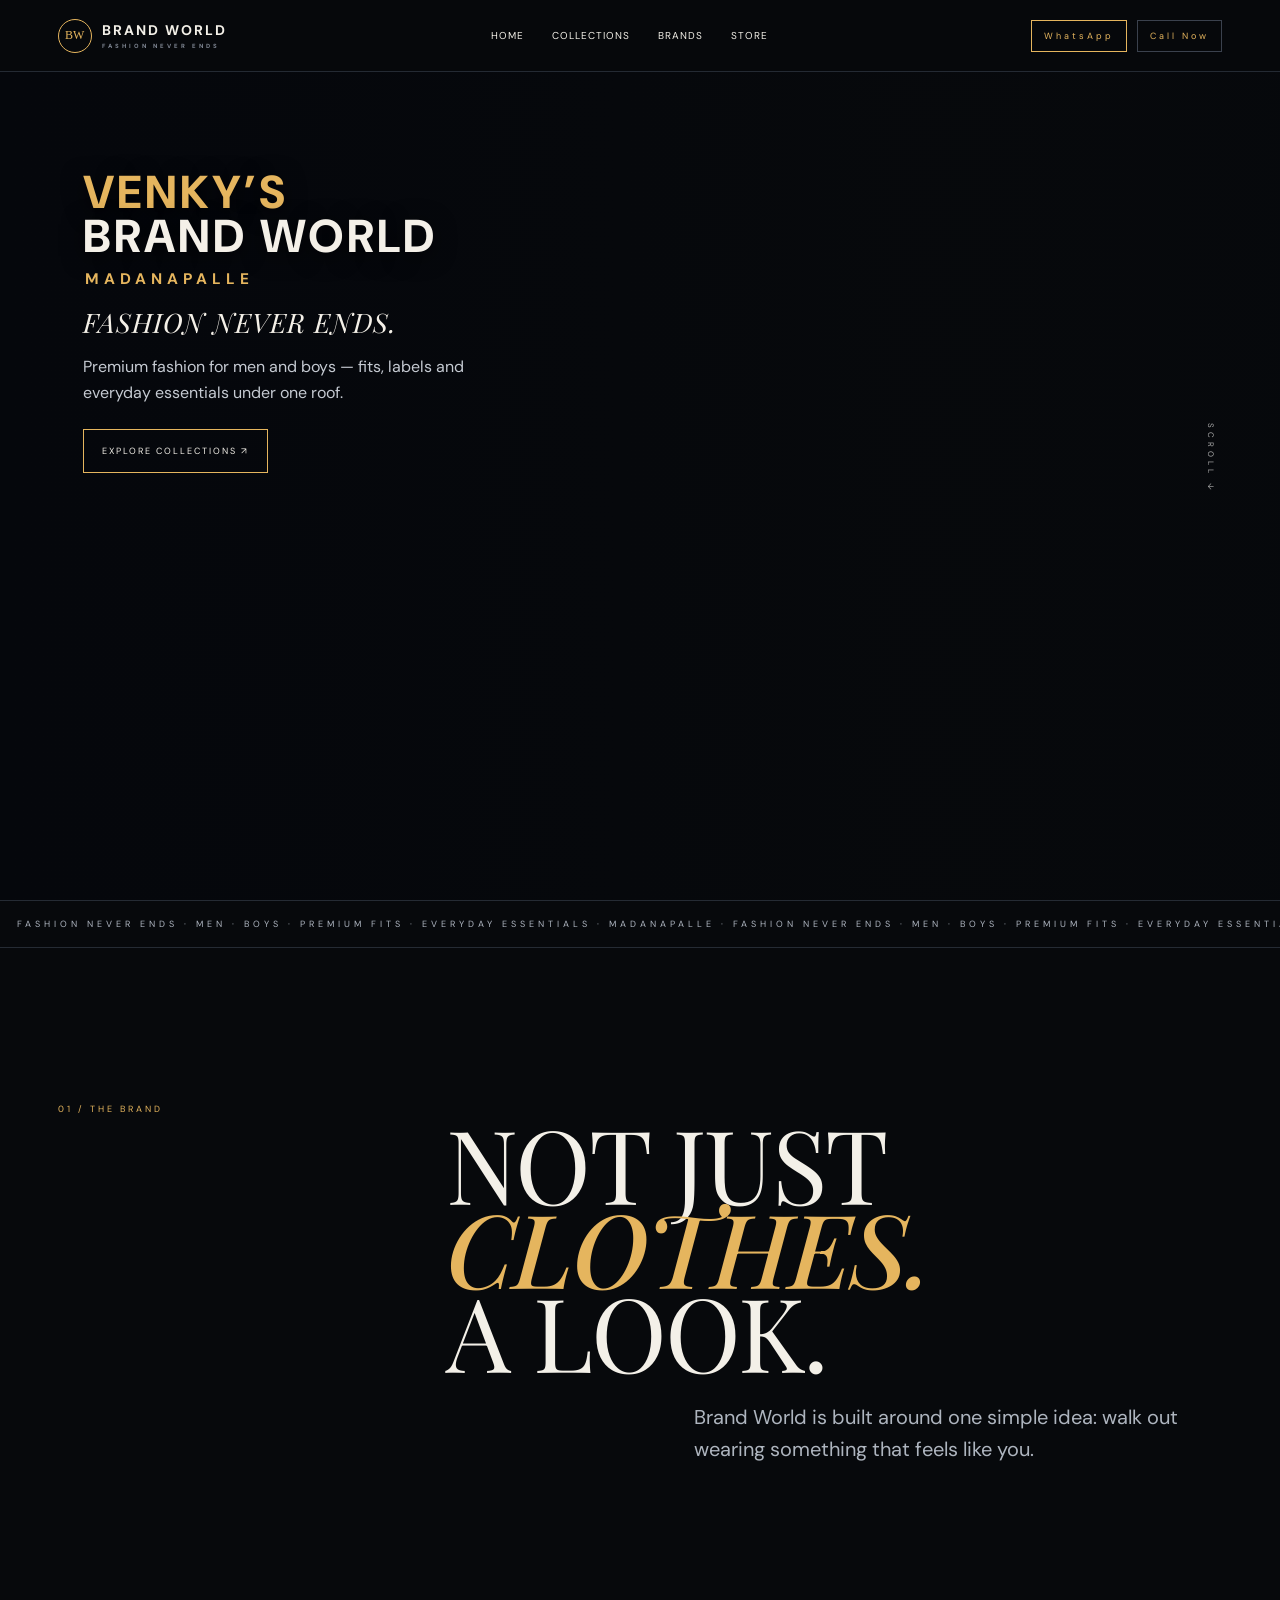
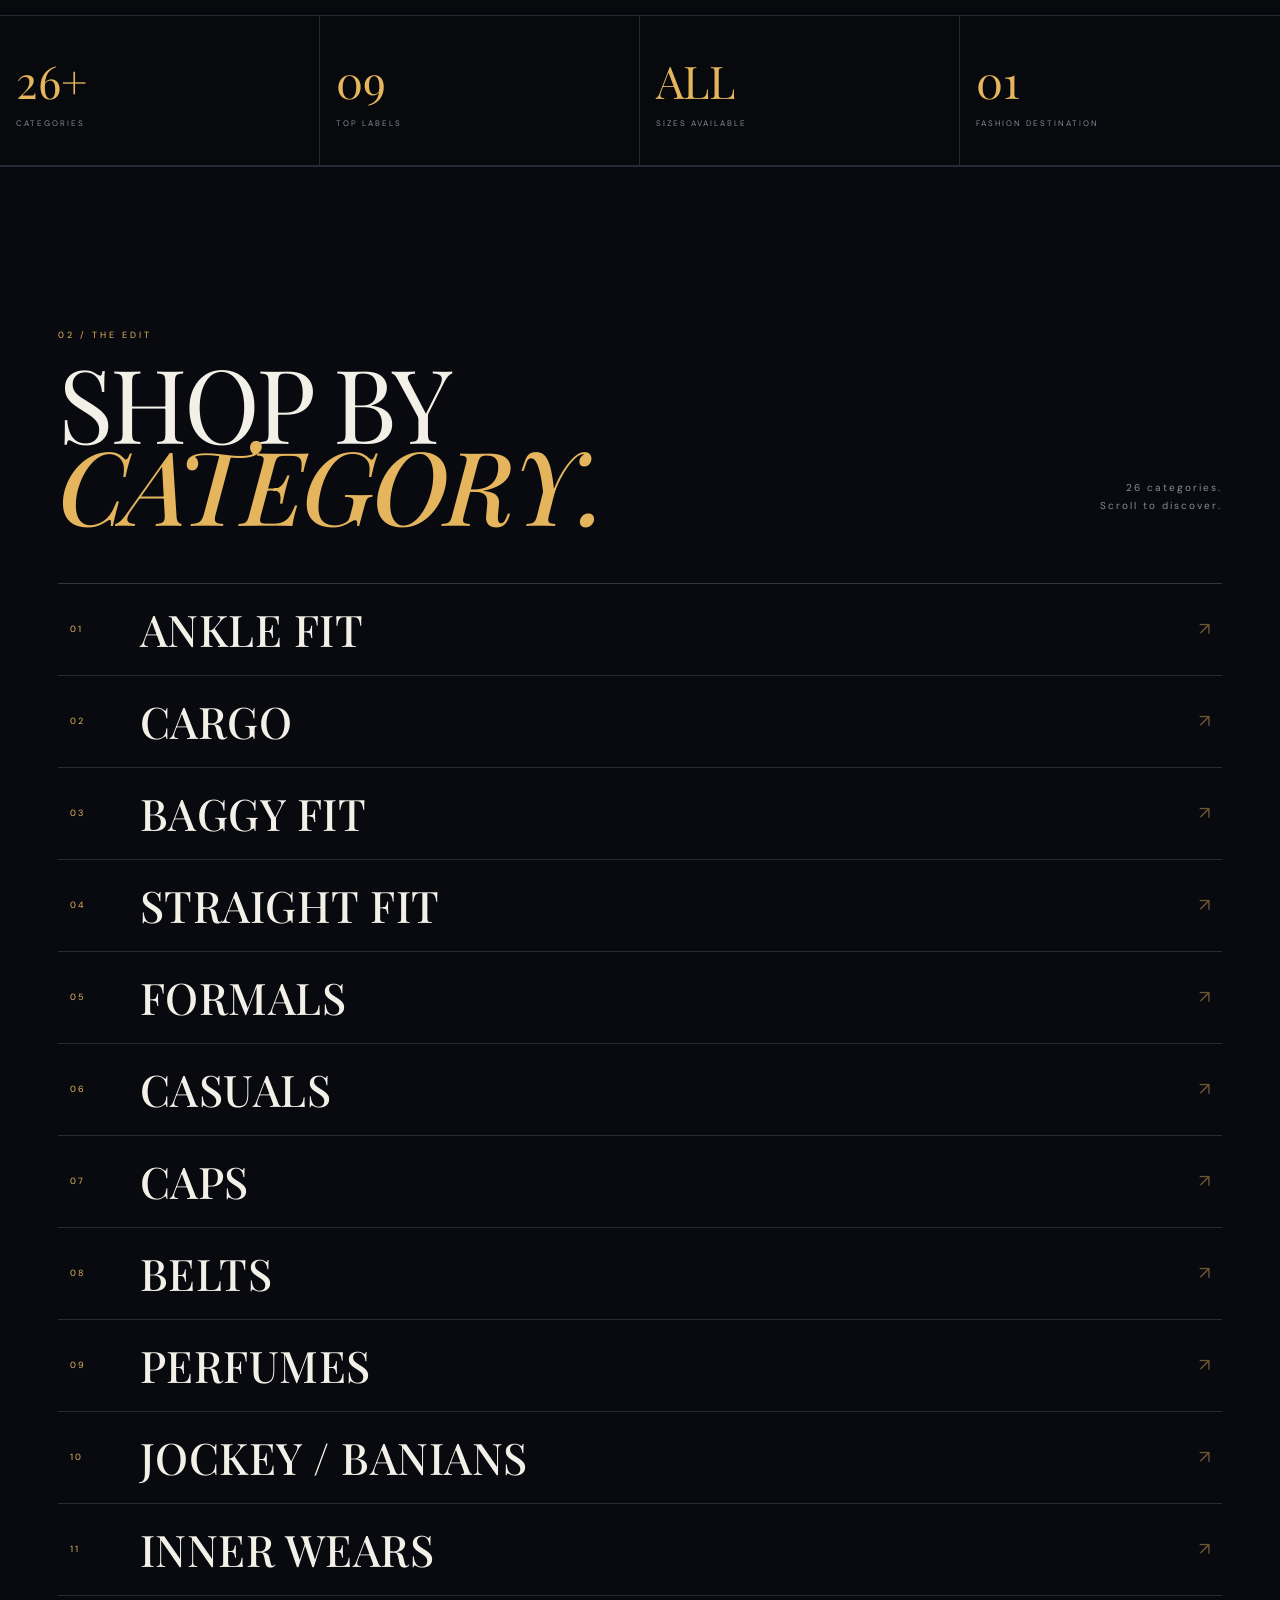
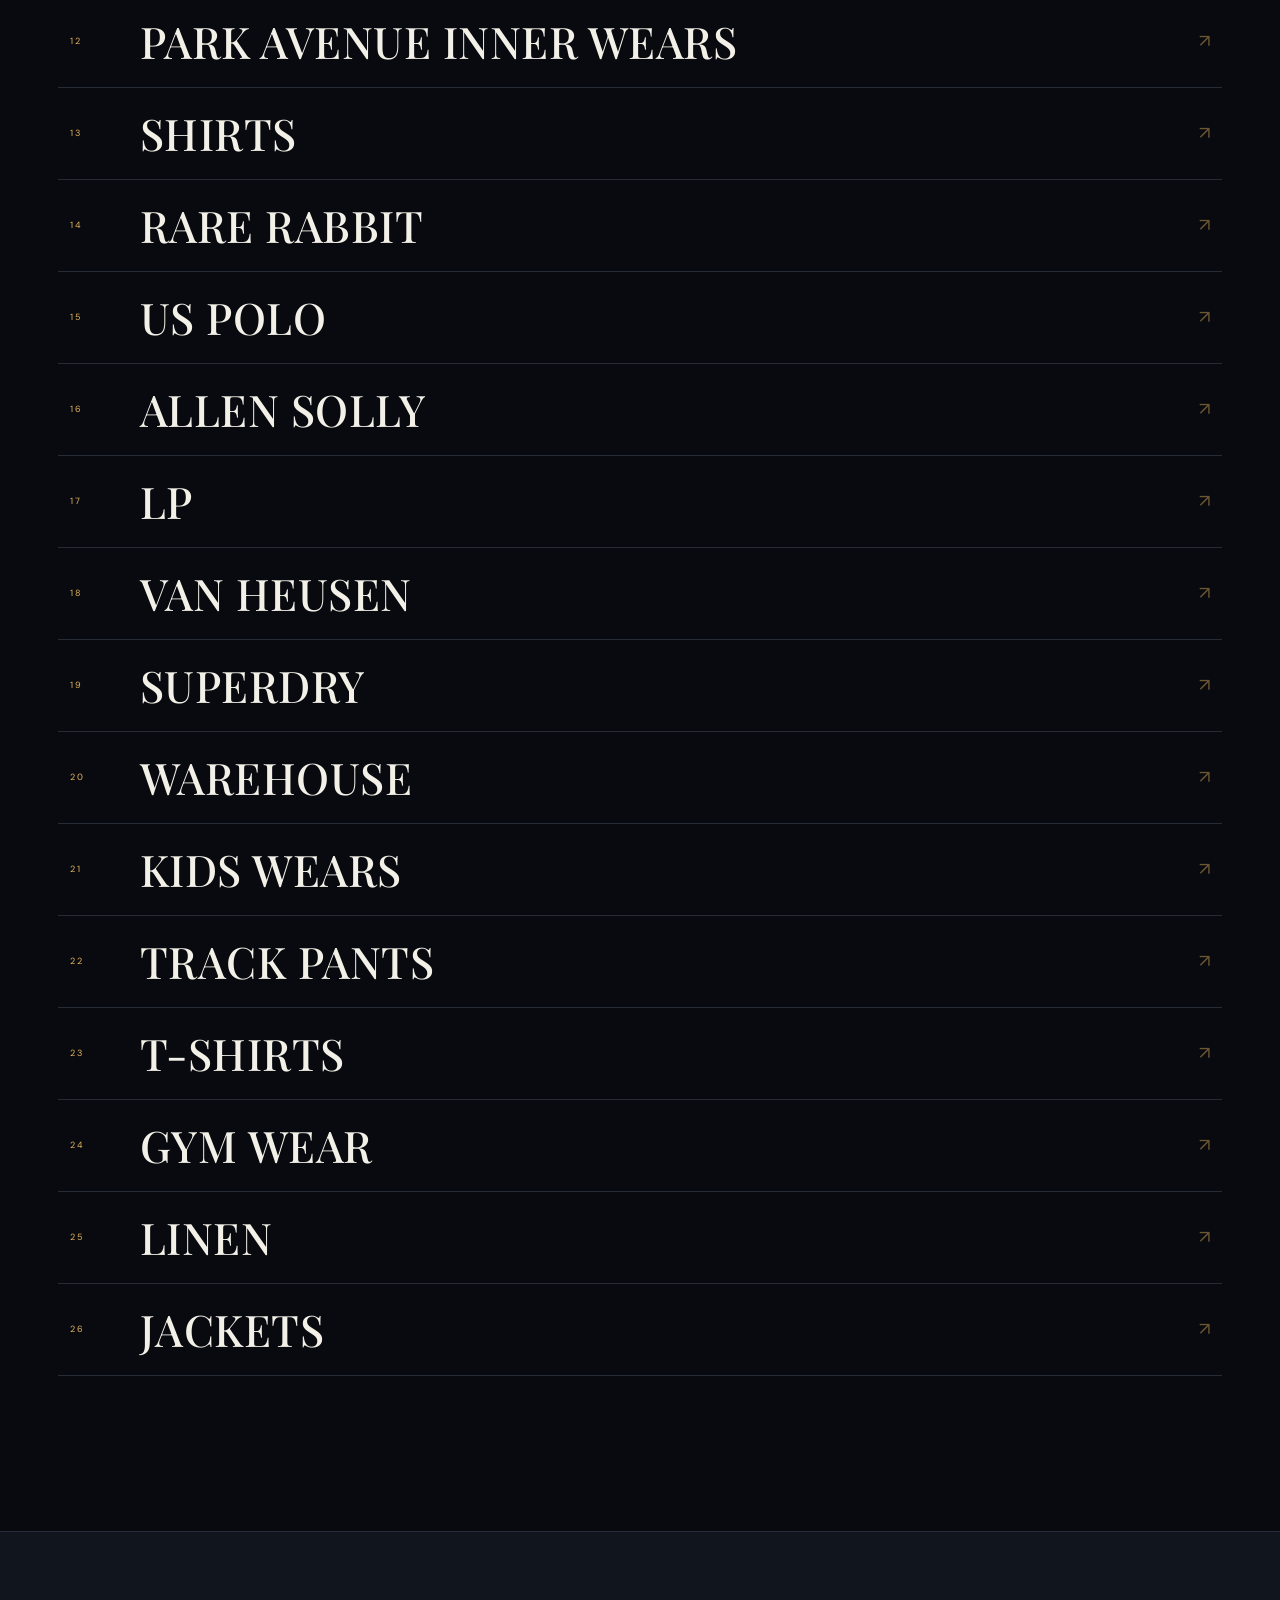
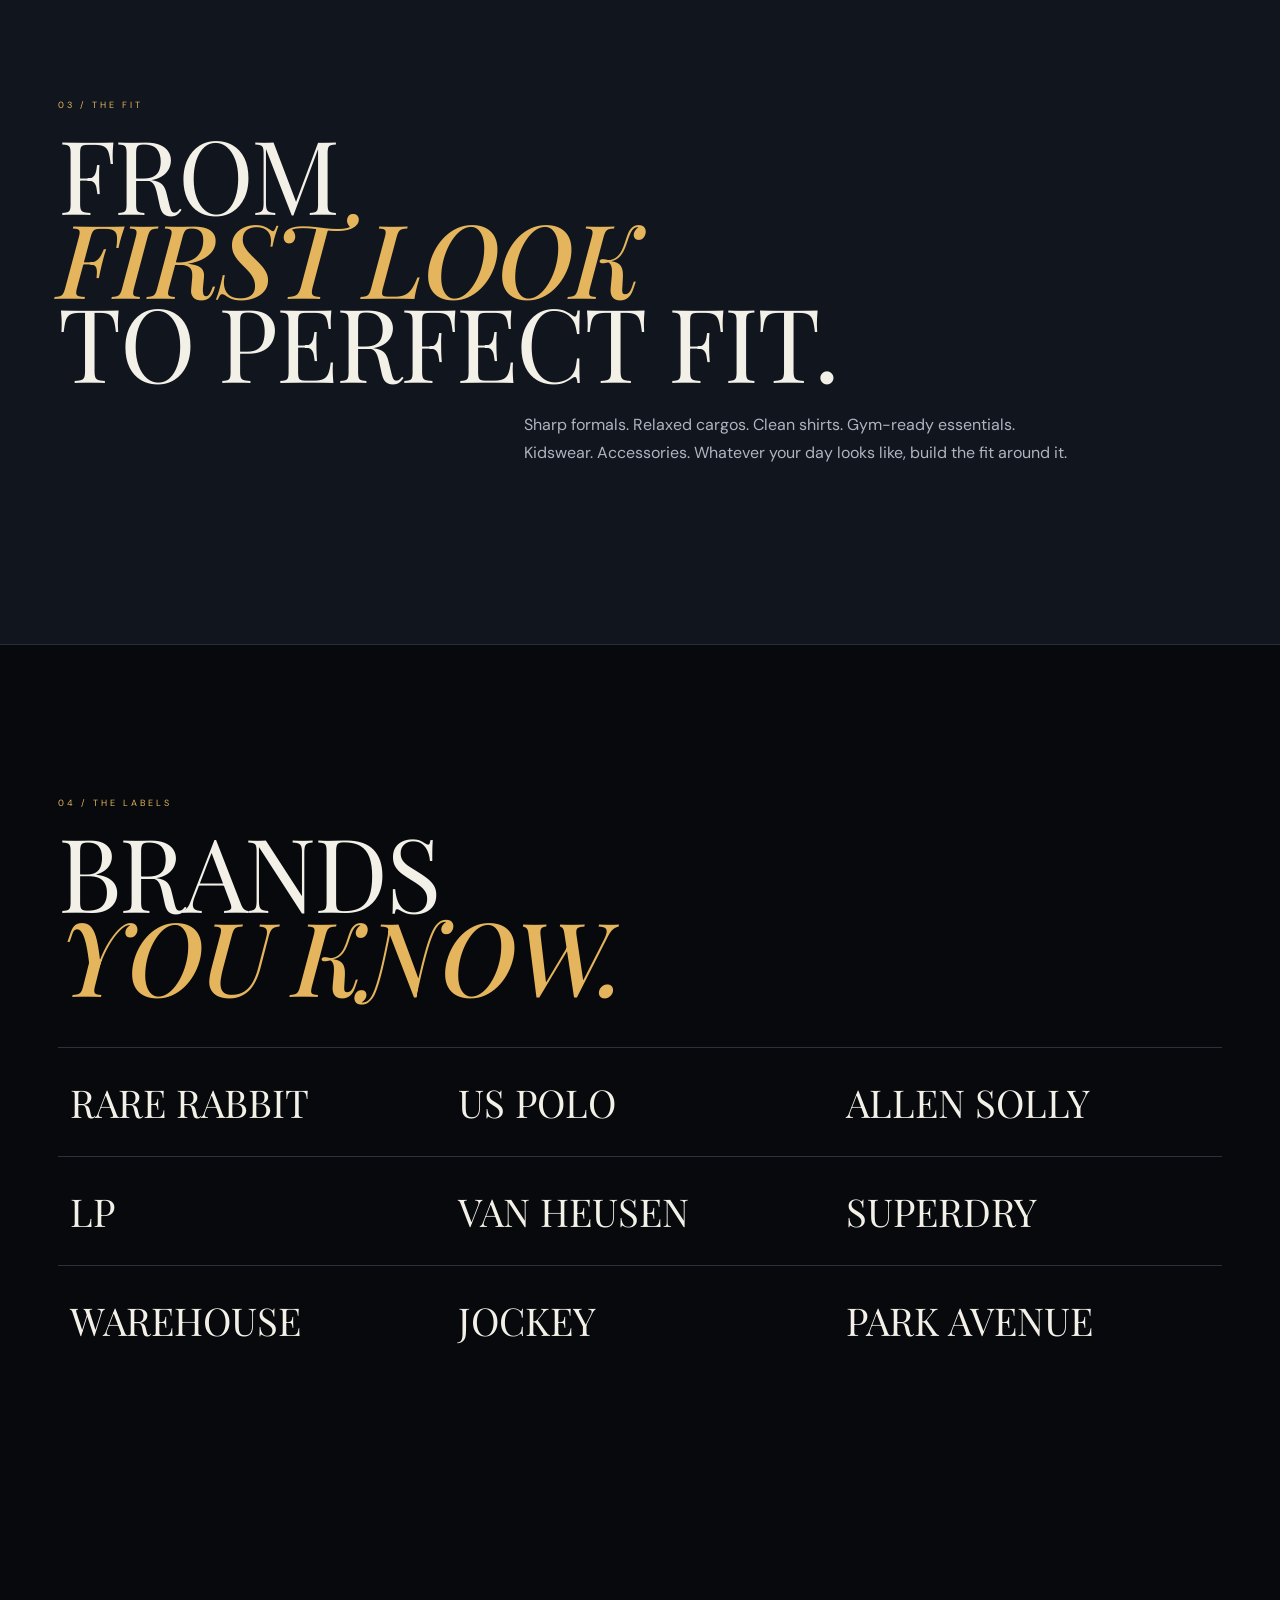
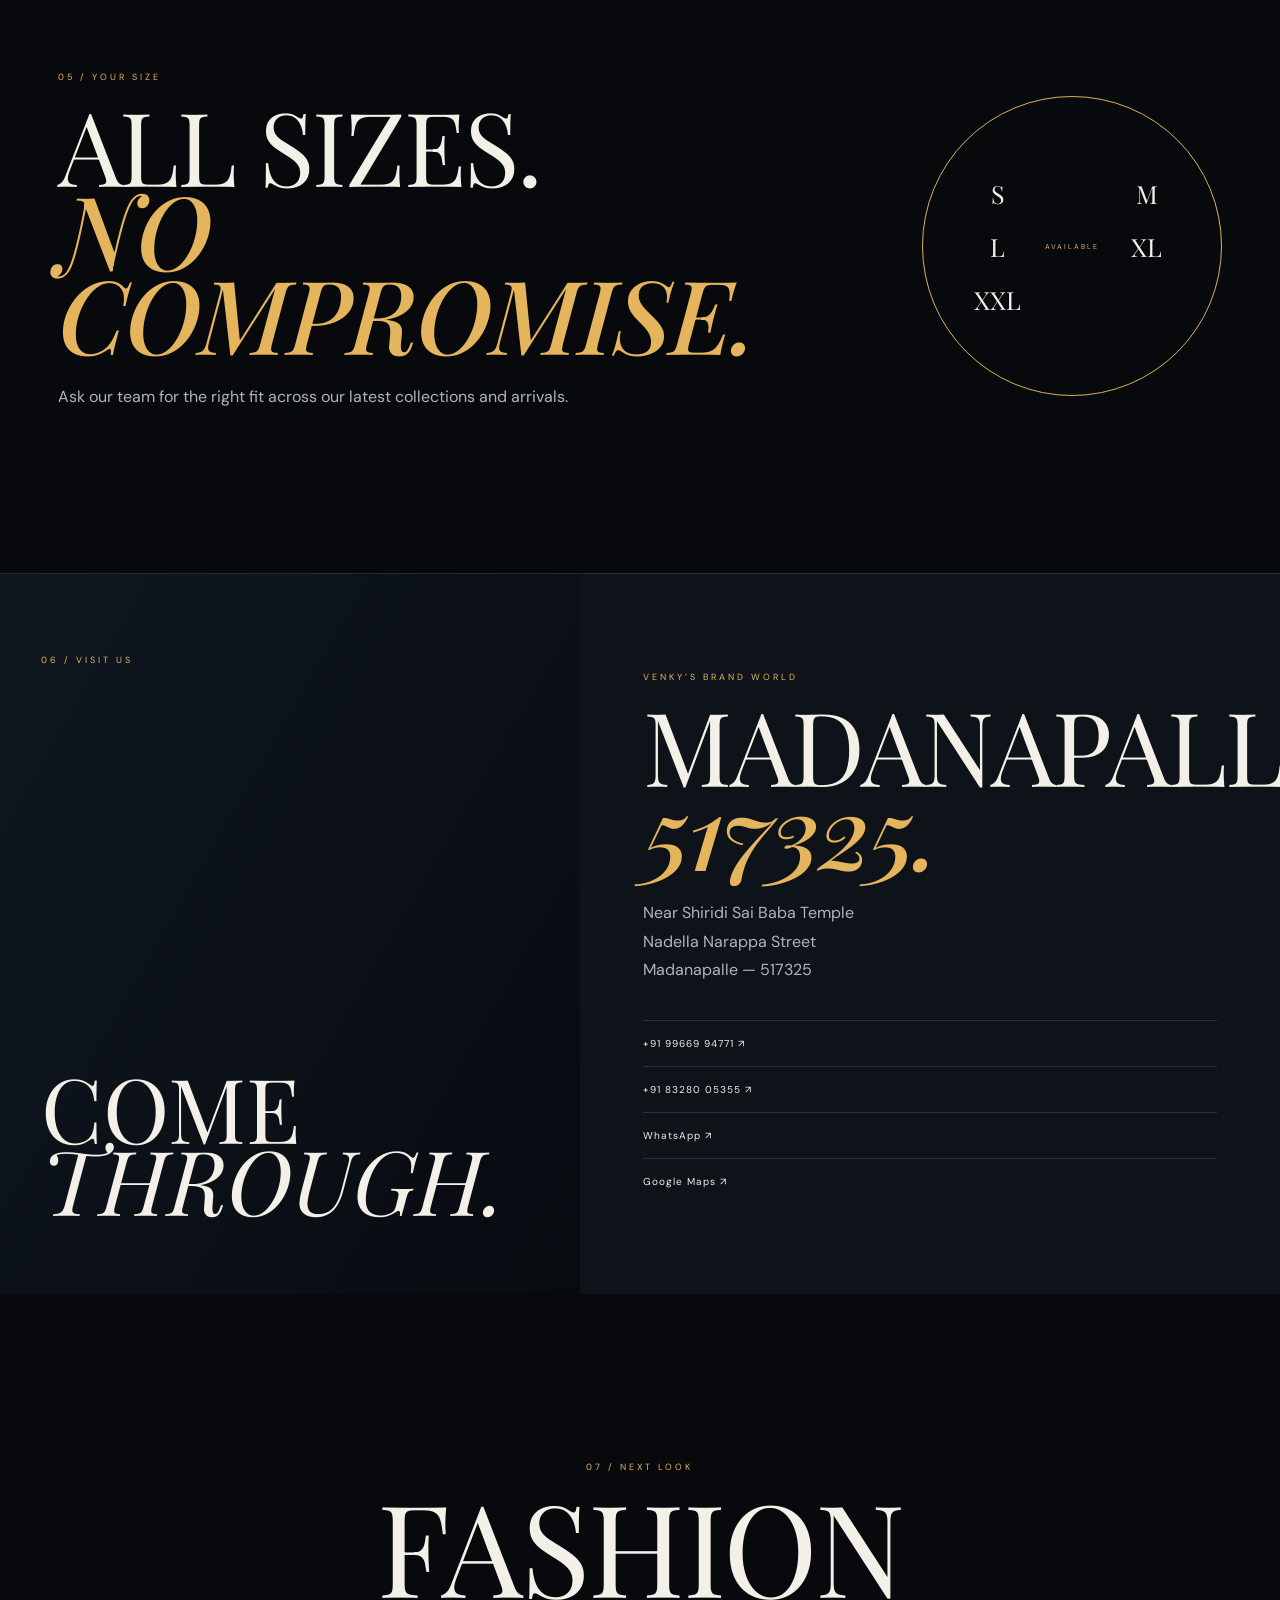
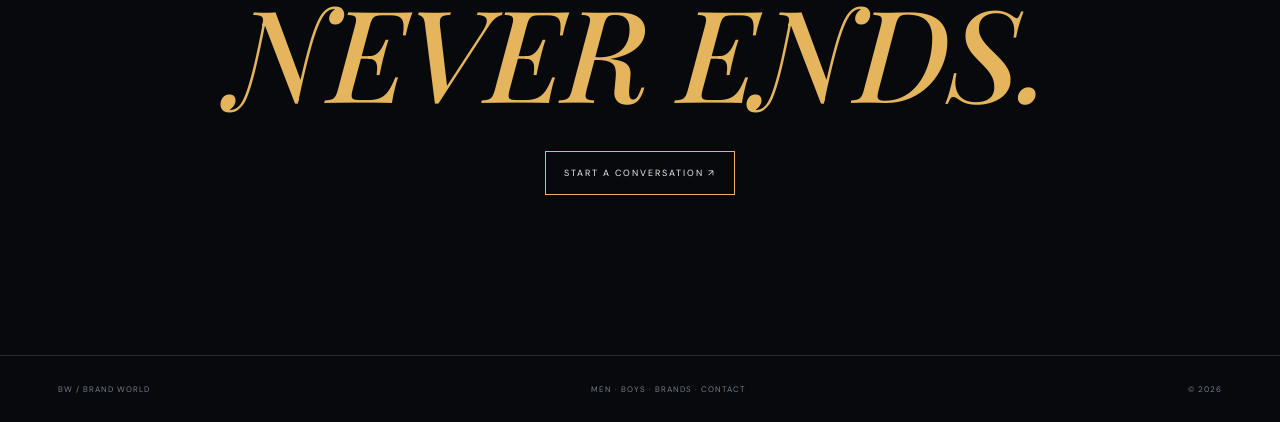
==== index.html @ e959158c "Add files via upload" ====
<!doctype html><html><head><meta charset="utf-8"><meta name="viewport" content="width=device-width,initial-scale=1"><title>Venky’s Brand World</title><link rel="preconnect" href="https://fonts.googleapis.com"><link rel="preconnect" href="https://fonts.gstatic.com" crossorigin><link href="https://fonts.googleapis.com/css2?family=DM+Sans:wght@400;500;600;700&family=Playfair+Display:ital,wght@0,500;0,600;0,700;1,500&display=swap" rel="stylesheet"><link rel="stylesheet" href="style.css"></head><body>
<div class="loader">VENKY’S<br><b>BRAND WORLD</b></div>
<header><a class="logo" href="#home"><strong>BW</strong><span>BRAND WORLD<small>FASHION NEVER ENDS</small></span></a><nav><a href="#home">Home</a><a href="#categories">Collections</a><a href="#brands">Brands</a><a href="#store">Store</a></nav><div class="actions"><a href="https://wa.me/919966994771">WhatsApp</a><a href="tel:+919966994771">Call Now</a></div></header>
<section id="home" class="hero"><picture><source media="(max-width:700px)" srcset="assets/owner-mobile.jpg"><img src="assets/owner-hero-new.jpg" alt="Owner of Venky’s Brand World"></picture><div class="shade"></div><div class="copy">
  <div class="hero-brand-title">
    <span class="brand-venkys">VENKY’S</span>
    <span class="brand-world">BRAND WORLD</span>
  </div>
  <div class="brand-location">MADANAPALLE</div>
  <div class="hero-tagline">FASHION NEVER ENDS.</div>
  <p>Premium fashion for men and boys — fits, labels and everyday essentials under one roof.</p>
  <a class="btn" href="#categories">EXPLORE COLLECTIONS ↗</a>
</div><div class="scroll">SCROLL ↓</div></section>
<div class="ticker">FASHION NEVER ENDS · MEN · BOYS · PREMIUM FITS · EVERYDAY ESSENTIALS · MADANAPALLE · FASHION NEVER ENDS · MEN · BOYS · PREMIUM FITS · EVERYDAY ESSENTIALS · MADANAPALLE ·</div>
<section class="intro wrap"><label>01 / THE BRAND</label><div><h2>NOT JUST<br><i>CLOTHES.</i><br>A LOOK.</h2><p>Brand World is built around one simple idea: walk out wearing something that feels like you.</p></div></section>
<section class="stats"><div><b>26+</b><span>CATEGORIES</span></div><div><b>09</b><span>TOP LABELS</span></div><div><b>ALL</b><span>SIZES AVAILABLE</span></div><div><b>01</b><span>FASHION DESTINATION</span></div></section>
<section id="categories" class="name-categories">
  <div class="wrap">
    <div class="name-head">
      <div><label>02 / THE EDIT</label><h2>SHOP BY<br><i>CATEGORY.</i></h2></div>
      <p>26 categories.<br>Scroll to discover.</p>
    </div>
    <div class="name-list"><div class="name-card reveal-name"><span>01</span><h3>ANKLE FIT</h3><b>↗</b></div><div class="name-card reveal-name"><span>02</span><h3>CARGO</h3><b>↗</b></div><div class="name-card reveal-name"><span>03</span><h3>BAGGY FIT</h3><b>↗</b></div><div class="name-card reveal-name"><span>04</span><h3>STRAIGHT FIT</h3><b>↗</b></div><div class="name-card reveal-name"><span>05</span><h3>FORMALS</h3><b>↗</b></div><div class="name-card reveal-name"><span>06</span><h3>CASUALS</h3><b>↗</b></div><div class="name-card reveal-name"><span>07</span><h3>CAPS</h3><b>↗</b></div><div class="name-card reveal-name"><span>08</span><h3>BELTS</h3><b>↗</b></div><div class="name-card reveal-name"><span>09</span><h3>PERFUMES</h3><b>↗</b></div><div class="name-card reveal-name"><span>10</span><h3>JOCKEY / BANIANS</h3><b>↗</b></div><div class="name-card reveal-name"><span>11</span><h3>INNER WEARS</h3><b>↗</b></div><div class="name-card reveal-name"><span>12</span><h3>PARK AVENUE INNER WEARS</h3><b>↗</b></div><div class="name-card reveal-name"><span>13</span><h3>SHIRTS</h3><b>↗</b></div><div class="name-card reveal-name"><span>14</span><h3>RARE RABBIT</h3><b>↗</b></div><div class="name-card reveal-name"><span>15</span><h3>US POLO</h3><b>↗</b></div><div class="name-card reveal-name"><span>16</span><h3>ALLEN SOLLY</h3><b>↗</b></div><div class="name-card reveal-name"><span>17</span><h3>LP</h3><b>↗</b></div><div class="name-card reveal-name"><span>18</span><h3>VAN HEUSEN</h3><b>↗</b></div><div class="name-card reveal-name"><span>19</span><h3>SUPERDRY</h3><b>↗</b></div><div class="name-card reveal-name"><span>20</span><h3>WAREHOUSE</h3><b>↗</b></div><div class="name-card reveal-name"><span>21</span><h3>KIDS WEARS</h3><b>↗</b></div><div class="name-card reveal-name"><span>22</span><h3>TRACK PANTS</h3><b>↗</b></div><div class="name-card reveal-name"><span>23</span><h3>T-SHIRTS</h3><b>↗</b></div><div class="name-card reveal-name"><span>24</span><h3>GYM WEAR</h3><b>↗</b></div><div class="name-card reveal-name"><span>25</span><h3>LINEN</h3><b>↗</b></div><div class="name-card reveal-name"><span>26</span><h3>JACKETS</h3><b>↗</b></div></div>
  </div>
</section>
<section class="statement"><div class="wrap"><label>03 / THE FIT</label><h2>FROM<br><i>FIRST LOOK</i><br>TO PERFECT FIT.</h2><p>Sharp formals. Relaxed cargos. Clean shirts. Gym-ready essentials. Kidswear. Accessories. Whatever your day looks like, build the fit around it.</p></div></section>
<section id="brands" class="brands wrap"><label>04 / THE LABELS</label><h2>BRANDS<br><i>YOU KNOW.</i></h2><div class="brandwall"><span>RARE RABBIT</span><span>US POLO</span><span>ALLEN SOLLY</span><span>LP</span><span>VAN HEUSEN</span><span>SUPERDRY</span><span>WAREHOUSE</span><span>JOCKEY</span><span>PARK AVENUE</span></div></section>
<section class="sizes wrap"><div><label>05 / YOUR SIZE</label><h2>ALL SIZES.<br><i>NO COMPROMISE.</i></h2><p>Ask our team for the right fit across our latest collections and arrivals.</p></div><div class="wheel"><span>S</span><span>M</span><span>L</span><span>XL</span><span>XXL</span><small>AVAILABLE</small></div></section>
<section id="store" class="store"><div class="store-art"><span>06 / VISIT US</span><strong>COME<br><i>THROUGH.</i></strong></div><div class="store-info"><label>VENKY’S BRAND WORLD</label><h2>MADANAPALLE<br><i>517325.</i></h2><p>Near Shiridi Sai Baba Temple<br>Nadella Narappa Street<br>Madanapalle — 517325</p><div class="links"><a href="tel:+919966994771">+91 99669 94771 ↗</a><a href="tel:+918328005355">+91 83280 05355 ↗</a><a href="https://wa.me/919966994771">WhatsApp ↗</a><a href="https://www.google.com/maps/search/?api=1&query=Brand+World+Nadella+Narappa+Street+Madanapalle">Google Maps ↗</a></div></div></section>
<section class="cta wrap"><label>07 / NEXT LOOK</label><h2>FASHION<br><i>NEVER ENDS.</i></h2><a class="btn" href="https://wa.me/919966994771">START A CONVERSATION ↗</a></section>
<footer><div class="wrap"><span>BW / BRAND WORLD</span><span>MEN · BOYS · BRANDS · CONTACT</span><span>© 2026</span></div></footer><script src="script.js"></script></body></html>
---- style.css ----
*{box-sizing:border-box}html{scroll-behavior:smooth}body{margin:0;background:#07090c;color:#f3f0e8;font-family:"DM Sans",sans-serif}a{color:inherit;text-decoration:none}img{display:block;max-width:100%}.wrap{width:min(1220px,91%);margin:auto}label,header .actions a,.head p,.meta small{font-size:9px;letter-spacing:3px;color:#e5b55e}.loader{position:fixed;inset:0;z-index:100;background:#07090c;display:grid;place-items:center;text-align:center;font:38px/0.9 "Playfair Display";animation:fade 1s 1s forwards}.loader b{font:12px "DM Sans";letter-spacing:6px;color:#e5b55e}header{height:72px;position:fixed;z-index:50;inset:0 0 auto;display:flex;align-items:center;justify-content:space-between;padding:0 4.5%;background:#07090cf2;border-bottom:1px solid #242a33;backdrop-filter:blur(12px)}.logo{display:flex;align-items:center;gap:10px}.logo strong{border:1px solid #e5b55e;border-radius:50%;width:34px;height:34px;display:grid;place-items:center;color:#e5b55e;font:12px serif}.logo span{font-weight:700;letter-spacing:2px;font-size:14px}.logo small{display:block;font-size:6px;letter-spacing:3px;color:#818895;margin-top:3px}nav{display:flex;gap:28px;font-size:10px;text-transform:uppercase;letter-spacing:1px}nav a:hover{color:#e5b55e}.actions{display:flex;gap:10px}.actions a{border:1px solid #3a414d;padding:9px 12px;color:#ddd}.actions a:first-child{border-color:#e5b55e}.hero{height:100vh;min-height:680px;position:relative;overflow:hidden}.hero>img{width:100%;height:100%;object-fit:cover;object-position:center 30%}.shade{position:absolute;inset:0;background:linear-gradient(90deg,#05070be6,#05070b98 42%,#05070b25 72%,#05070b99),linear-gradient(0deg,#07090c,transparent 48%)}.copy{position:absolute;left:7%;top:20%;max-width:650px}.copy>small{font-size:9px;letter-spacing:3px;color:#e5b55e}.copy h1{font:clamp(65px,9vw,135px)/.76 "Playfair Display";letter-spacing:-3px;margin:30px 0}.copy h1 i,h2 i{color:#e5b55e;font-weight:500}.copy p{max-width:450px;color:#c0c5ce;line-height:1.7}.btn{display:inline-block;border:1px solid #e5b55e;padding:15px 18px;margin-top:20px;font-size:9px;letter-spacing:2px}.btn:hover{background:#e5b55e;color:#07090c}.scroll{position:absolute;right:5%;top:47%;writing-mode:vertical-rl;font-size:8px;letter-spacing:4px;color:#aaa}.ticker{white-space:nowrap;overflow:hidden;border-block:1px solid #252b34;padding:17px;font-size:9px;letter-spacing:4px;color:#aeb5c0}.ticker{animation:none}.intro{display:grid;grid-template-columns:1fr 2fr;padding:155px 0 130px}.intro h2,.head h2,.statement h2,.brands h2,.sizes h2,.store-info h2,.cta h2{font:clamp(58px,8vw,112px)/.82 "Playfair Display";margin:18px 0 28px;letter-spacing:-2px}.intro p{max-width:550px;margin-left:32%;font-size:20px;line-height:1.6;color:#aeb5bf}.stats{display:grid;grid-template-columns:repeat(4,1fr);border-block:1px solid #252b34}.stats div{padding:34px 5%;border-right:1px solid #252b34}.stats div:last-child{border:0}.stats b{display:block;color:#e5b55e;font:45px "Playfair Display"}.stats span{font-size:8px;letter-spacing:2px;color:#858d99}.work{padding:150px 0}.head{display:flex;justify-content:space-between;align-items:end;margin-bottom:55px}.head p{text-align:right;color:#838b97;line-height:1.8}.grid{display:grid;grid-template-columns:repeat(3,1fr);gap:28px 16px}.card{border-top:1px solid #303742;padding-top:12px}.pic{aspect-ratio:1.55;overflow:hidden;position:relative;background:#11151c}.pic img{width:100%;height:100%;object-fit:cover;transition:.7s}.card:hover img{transform:scale(1.05)}.pic span{position:absolute;top:12px;left:12px;background:#07090ddd;color:#e5b55e;padding:6px 8px;font-size:8px}.meta{display:flex;justify-content:space-between;padding:15px 4px 5px}.meta h3{margin:8px 0 0;font-size:16px}.meta>b{color:#e5b55e}.statement{background:#10151e;border-block:1px solid #272e39;padding:160px 0}.statement p{max-width:560px;margin-left:40%;color:#aeb5bf;line-height:1.8}.brands{padding:145px 0}.brandwall{display:grid;grid-template-columns:repeat(3,1fr);margin-top:50px}.brandwall span{font:clamp(22px,3vw,40px) "Playfair Display";padding:28px 12px;border-top:1px solid #2a313c}.sizes{display:grid;grid-template-columns:1.5fr .5fr;gap:50px;align-items:center;padding:145px 0}.sizes p{color:#aeb5bf;line-height:1.8}.wheel{width:300px;height:300px;border:1px solid #dcae59;border-radius:50%;display:grid;grid-template-columns:1fr 1fr;align-content:center;text-align:center;justify-self:end;position:relative}.wheel span{font:25px "Playfair Display";padding:10px}.wheel small{position:absolute;inset:50% auto auto 50%;transform:translate(-50%,-50%);font-size:7px;letter-spacing:2px;color:#e5b55e}.store{display:grid;grid-template-columns:1.2fr .8fr;background:#0e1219;border-top:1px solid #252b34}.store-art{min-height:570px;background:linear-gradient(120deg,#101721,#080b10);padding:80px 7%;display:flex;flex-direction:column;justify-content:space-between}.store-art>span{color:#e5b55e;font-size:9px;letter-spacing:3px}.store-art strong{font:clamp(55px,7vw,100px)/.8 "Playfair Display"}.store-info{padding:90px 9%}.store-info p{color:#aeb5bf;line-height:1.8}.links{display:grid;margin-top:35px}.links a{border-top:1px solid #2a303a;padding:16px 0;font-size:10px;letter-spacing:1px}.links a:hover{color:#e5b55e}.cta{text-align:center;padding:160px 0}.cta h2{font-size:clamp(65px,10vw,140px)}footer{border-top:1px solid #252b34;padding:28px 0;color:#747d89;font-size:8px;letter-spacing:1px}footer .wrap{display:flex;justify-content:space-between}@keyframes fade{to{opacity:0;visibility:hidden}}@media(max-width:800px){nav{display:none}.actions a:last-child{display:none}.copy{left:6%;top:18%}.copy h1{font-size:65px}.intro{grid-template-columns:1fr;gap:25px}.intro p,.statement p{margin-left:0}.stats{grid-template-columns:1fr 1fr}.stats div:nth-child(2){border-right:0}.grid{grid-template-columns:1fr 1fr}.brandwall{grid-template-columns:1fr 1fr}.sizes{grid-template-columns:1fr}.wheel{justify-self:center}.store{grid-template-columns:1fr}.store-art{min-height:360px}footer .wrap{flex-direction:column;gap:12px}}@media(max-width:520px){.grid,.brandwall{grid-template-columns:1fr}.hero{min-height:620px}.copy h1{font-size:56px}.intro,.work,.brands,.sizes,.cta{padding-top:90px;padding-bottom:90px}.statement{padding:100px 0}}

/* ===== NAMES-ONLY CATEGORY SCROLL ===== */
.name-categories{padding:155px 0;background:#080a0f;border-top:1px solid #252b34}
.name-head{display:flex;justify-content:space-between;align-items:end;margin-bottom:58px}
.name-head h2{font:clamp(60px,8vw,115px)/.8 "Playfair Display";margin:18px 0 0;letter-spacing:-3px}
.name-head h2 i{color:#e5b55e;font-weight:500}
.name-head p{font-size:10px;line-height:1.8;letter-spacing:2px;text-align:right;color:#858d99}
.name-list{border-top:1px solid #303742}
.name-card{display:grid;grid-template-columns:70px 1fr 60px;align-items:center;min-height:92px;border-bottom:1px solid #252c36;padding:0 12px;transition:background .35s, padding .35s, transform .35s}
.name-card span{font-size:9px;letter-spacing:2px;color:#e5b55e}
.name-card h3{font:clamp(27px,3.4vw,52px) "Playfair Display";font-weight:500;letter-spacing:.5px;margin:0;transition:transform .35s,color .35s}
.name-card b{justify-self:end;color:#e5b55e;font-size:18px;font-weight:400;opacity:.45;transition:opacity .35s,transform .35s}
.name-card:hover{background:#10151e;padding-left:28px}
.name-card:hover h3{transform:translateX(8px);color:#e5b55e}
.name-card:hover b{opacity:1;transform:translateX(-5px)}
.reveal-name{opacity:0;transform:translateY(35px);transition:opacity .75s ease,transform .75s ease}
.reveal-name.show{opacity:1;transform:none}
@media(max-width:700px){.name-head{align-items:flex-start;gap:25px}.name-head p{text-align:left}.name-card{grid-template-columns:45px 1fr 35px;min-height:75px}.name-card h3{font-size:25px}.name-card:hover{padding-left:18px}}
@media(max-width:480px){.name-categories{padding:95px 0}.name-head{display:block}.name-head p{margin-top:20px}.name-card h3{font-size:22px}}

/* ===== VENKY'S BRAND WORLD — STRONGER BRAND HIGHLIGHT ===== */
.hero-brand-title{
  display:flex;
  align-items:baseline;
  flex-wrap:wrap;
  gap:10px;
  font-size:clamp(23px,3vw,42px);
  line-height:1;
  letter-spacing:5px;
  font-weight:700;
  margin-bottom:12px;
  text-transform:uppercase;
  text-shadow:0 5px 28px rgba(0,0,0,.75);
}
.hero-brand-title strong{
  color:#e5b55e;
  font-weight:700;
  position:relative;
}
.hero-brand-title strong:after{
  content:"";
  position:absolute;
  left:0;
  right:0;
  bottom:-8px;
  height:1px;
  background:linear-gradient(90deg,#e5b55e,transparent);
}
.hero-tagline{
  display:inline-block;
  color:#f4f0e8;
  border-left:2px solid #e5b55e;
  padding-left:13px;
  margin:8px 0 16px;
  font:italic clamp(17px,2vw,27px) "Playfair Display";
  letter-spacing:2px;
}
.brand-ribbon{
  width:100%;
  border-top:1px solid #3a414c;
  border-bottom:1px solid #3a414c;
  padding:18px 0;
  margin-bottom:55px;
  display:flex;
  align-items:center;
  gap:18px;
  overflow:hidden;
  white-space:nowrap;
}
.brand-ribbon span{
  font-size:11px;
  letter-spacing:5px;
  color:#f4f0e8;
}
.brand-ribbon b{
  font:700 clamp(20px,3vw,34px) "Playfair Display";
  letter-spacing:2px;
  color:#e5b55e;
}
.brand-ribbon em{
  font-size:9px;
  letter-spacing:4px;
  color:#929aa6;
  font-style:normal;
}
@media(max-width:600px){
  .hero-brand-title{font-size:20px;letter-spacing:3px;gap:7px}
  .hero-tagline{font-size:17px}
  .brand-ribbon{gap:11px;overflow:auto}
  .brand-ribbon em{font-size:7px;letter-spacing:2px}
}

/* EXTRA LARGE VENKY'S BRAND WORLD */
.hero-brand-title{
  font-size:clamp(34px,5vw,72px)!important;
  letter-spacing:7px!important;
  font-weight:800!important;
  gap:14px!important;
  margin-bottom:18px!important;
}
.hero-brand-title strong{
  font-size:1.08em!important;
}
.hero-tagline{
  font-size:clamp(21px,2.8vw,38px)!important;
  letter-spacing:3px!important;
  padding-left:18px!important;
  margin:10px 0 22px!important;
}
.brand-ribbon b{
  font-size:clamp(28px,4vw,50px)!important;
}
@media(max-width:700px){
  .hero-brand-title{
    font-size:clamp(27px,8vw,43px)!important;
    letter-spacing:4px!important;
  }
  .hero-tagline{font-size:20px!important}
}

/* MEDIUM VENKY'S BRAND WORLD SIZE */
.hero-brand-title{
  font-size:clamp(27px,3.6vw,52px)!important;
  letter-spacing:5px!important;
  gap:10px!important;
  margin-bottom:14px!important;
}
.hero-brand-title strong{font-size:1.05em!important}
.hero-tagline{
  font-size:clamp(18px,2.2vw,29px)!important;
  letter-spacing:2px!important;
  padding-left:14px!important;
  margin:8px 0 18px!important;
}
.brand-ribbon b{font-size:clamp(24px,3.2vw,40px)!important}
@media(max-width:700px){
  .hero-brand-title{font-size:clamp(24px,6.5vw,36px)!important;letter-spacing:3px!important}
  .hero-tagline{font-size:18px!important}
}

/* LARGER HERO LOCATION / BRAND LINE */
.copy>small{
  display:block!important;
  font-size:clamp(14px,1.8vw,23px)!important;
  letter-spacing:4px!important;
  font-weight:700!important;
  color:#f0ece3!important;
  margin-top:12px!important;
}

/* ===== HERO BRAND POSITION / COLORS ===== */
.hero .copy{
  top:15%!important;
  left:7%!important;
  max-width:520px!important;
  z-index:5!important;
}
.hero-brand-title{
  display:flex!important;
  flex-direction:column!important;
  align-items:flex-start!important;
  gap:2px!important;
  font-size:clamp(30px,4vw,56px)!important;
  line-height:.98!important;
  letter-spacing:4px!important;
  margin-bottom:18px!important;
  text-shadow:0 4px 22px rgba(0,0,0,.8)!important;
}
.hero-brand-title .brand-venkys{
  color:#e5b55e!important;
  font-weight:800!important;
}
.hero-brand-title .brand-world{
  color:#f4f0e8!important;
  font-weight:800!important;
}
.hero-brand-title .brand-location{
  color:#e5b55e!important;
  font-size:.42em!important;
  letter-spacing:5px!important;
  font-family:"DM Sans",sans-serif!important;
  font-weight:700!important;
  margin-top:7px!important;
}
.hero-tagline{
  margin-top:4px!important;
}
.hero .copy>small{
  font-size:9px!important;
  letter-spacing:3px!important;
  color:#bfc5ce!important;
}
/* Keep the branding safely on the left side, away from the owner's face. */
@media(min-width:1000px){
  .hero .copy{max-width:500px!important}
}
@media(max-width:700px){
  .hero .copy{
    top:13%!important;
    left:6%!important;
    max-width:360px!important;
  }
  .hero-brand-title{
    font-size:clamp(26px,7vw,40px)!important;
    letter-spacing:3px!important;
  }
  .hero-brand-title .brand-location{
    font-size:9px!important;
    letter-spacing:3px!important;
  }
}

/* ===== CLEAN HERO BRANDING FINAL ===== */
.hero{background:#07090c!important}
.hero>img{
  object-position:68% 30%!important;
}
.shade{
  background:
    linear-gradient(90deg,#05070c 0%,#05070cd9 25%,#05070c86 47%,#05070c18 72%,#05070c55 100%),
    linear-gradient(0deg,#07090c 0%,transparent 55%)!important;
}
.hero .copy{
  left:6.5%!important;
  top:19%!important;
  width:min(510px,42vw)!important;
  max-width:510px!important;
  z-index:8!important;
}
.hero-brand-title{
  display:flex!important;
  flex-direction:column!important;
  align-items:flex-start!important;
  gap:0!important;
  margin:0!important;
  padding:0!important;
  line-height:.92!important;
  letter-spacing:3px!important;
  text-transform:uppercase!important;
}
.hero-brand-title .brand-venkys{
  color:#e5b55e!important;
  font:800 clamp(30px,3.6vw,54px)/.95 "DM Sans",sans-serif!important;
  margin:0!important;
}
.hero-brand-title .brand-world{
  color:#f4f0e8!important;
  font:800 clamp(30px,3.6vw,54px)/.95 "DM Sans",sans-serif!important;
  margin:0!important;
}
.brand-location{
  display:block!important;
  color:#e5b55e!important;
  font:700 clamp(12px,1.2vw,17px)/1 "DM Sans",sans-serif!important;
  letter-spacing:5px!important;
  margin-top:13px!important;
  padding-left:2px!important;
}
.hero-tagline{
  color:#f4f0e8!important;
  font:italic clamp(19px,2.1vw,29px)/1 "Playfair Display",serif!important;
  letter-spacing:1px!important;
  border:0!important;
  padding:0!important;
  margin:22px 0 18px!important;
}
.hero .copy>p{
  margin:0!important;
  max-width:420px!important;
  color:#c5cad2!important;
  line-height:1.65!important;
}
.hero .copy .btn{
  margin-top:22px!important;
}
@media(max-width:800px){
  .hero>img{object-position:67% 28%!important}
  .hero .copy{
    left:6%!important;
    top:16%!important;
    width:78%!important;
    max-width:390px!important;
  }
  .hero-brand-title .brand-venkys,
  .hero-brand-title .brand-world{
    font-size:clamp(25px,7vw,40px)!important;
  }
  .brand-location{font-size:10px!important;letter-spacing:4px!important}
  .hero-tagline{font-size:19px!important;margin:17px 0!important}
}
@media(max-width:520px){
  .hero .copy{top:14%!important}
  .hero>img{object-position:69% 25%!important}
}


/* MOBILE OWNER HERO FIX */
@media (max-width: 700px) {
  .hero,
  .hero-media,
  .hero-image,
  .hero__media {
    overflow: hidden;
  }

  .hero img,
  .hero-media img,
  .hero-image img,
  .hero__media img,
  .hero video {
    object-position: 64% 18% !important;
  }

  .hero::after,
  .hero-media::after,
  .hero-image::after,
  .hero__media::after {
    opacity: 0.42 !important;
  }
}

/* MOBILE OWNER IMAGE: dedicated crop for narrow screens */
.hero > picture { display:block; width:100%; height:100%; }
.hero > picture > img { width:100%; height:100%; object-fit:cover; object-position:center center; }
@media (max-width:700px){
  .hero > picture > img { object-position:center center !important; }
  .hero .shade { background:linear-gradient(90deg,#05070bbd,#05070b55 55%,#05070b25),linear-gradient(0deg,#07090cdd,transparent 52%); }
}

/* FINAL MOBILE HERO COMPOSITION */
@media (max-width: 700px) {
  .hero > picture > img { object-position: 58% center !important; }
  .hero .shade {
    background: linear-gradient(90deg, #05070bf0 0%, #05070bc4 32%, #05070b52 58%, #05070b18 100%),
                linear-gradient(0deg, #07090ce0 0%, transparent 58%);
  }
  .hero .copy { left: 5.5% !important; top: 15% !important; max-width: 54% !important; }
  .hero-brand-title { font-size: clamp(23px, 6vw, 34px) !important; letter-spacing: 2.5px !important; }
  .hero-tagline { font-size: 17px !important; }
  .hero .copy > p { font-size: 14px !important; line-height: 1.65 !important; }
  .hero .copy .btn { padding: 13px 14px !important; font-size: 8px !important; }
}
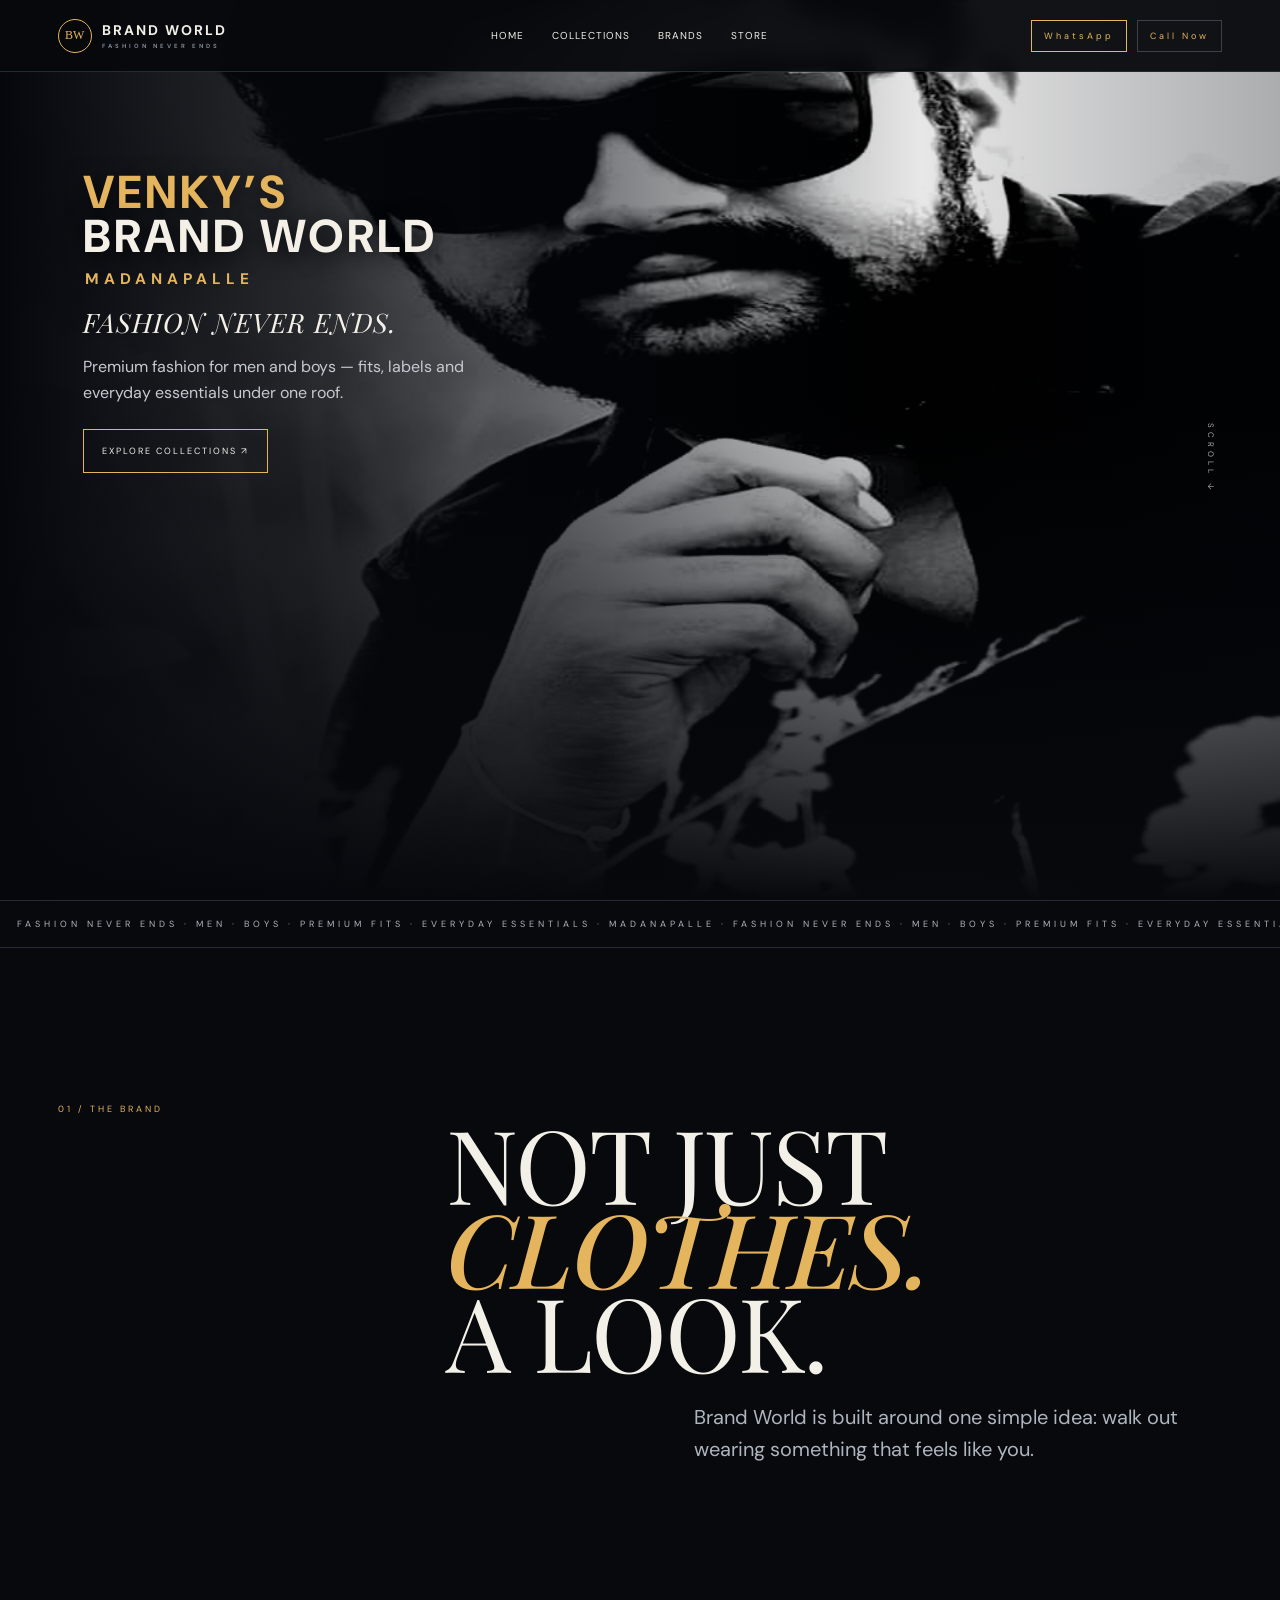
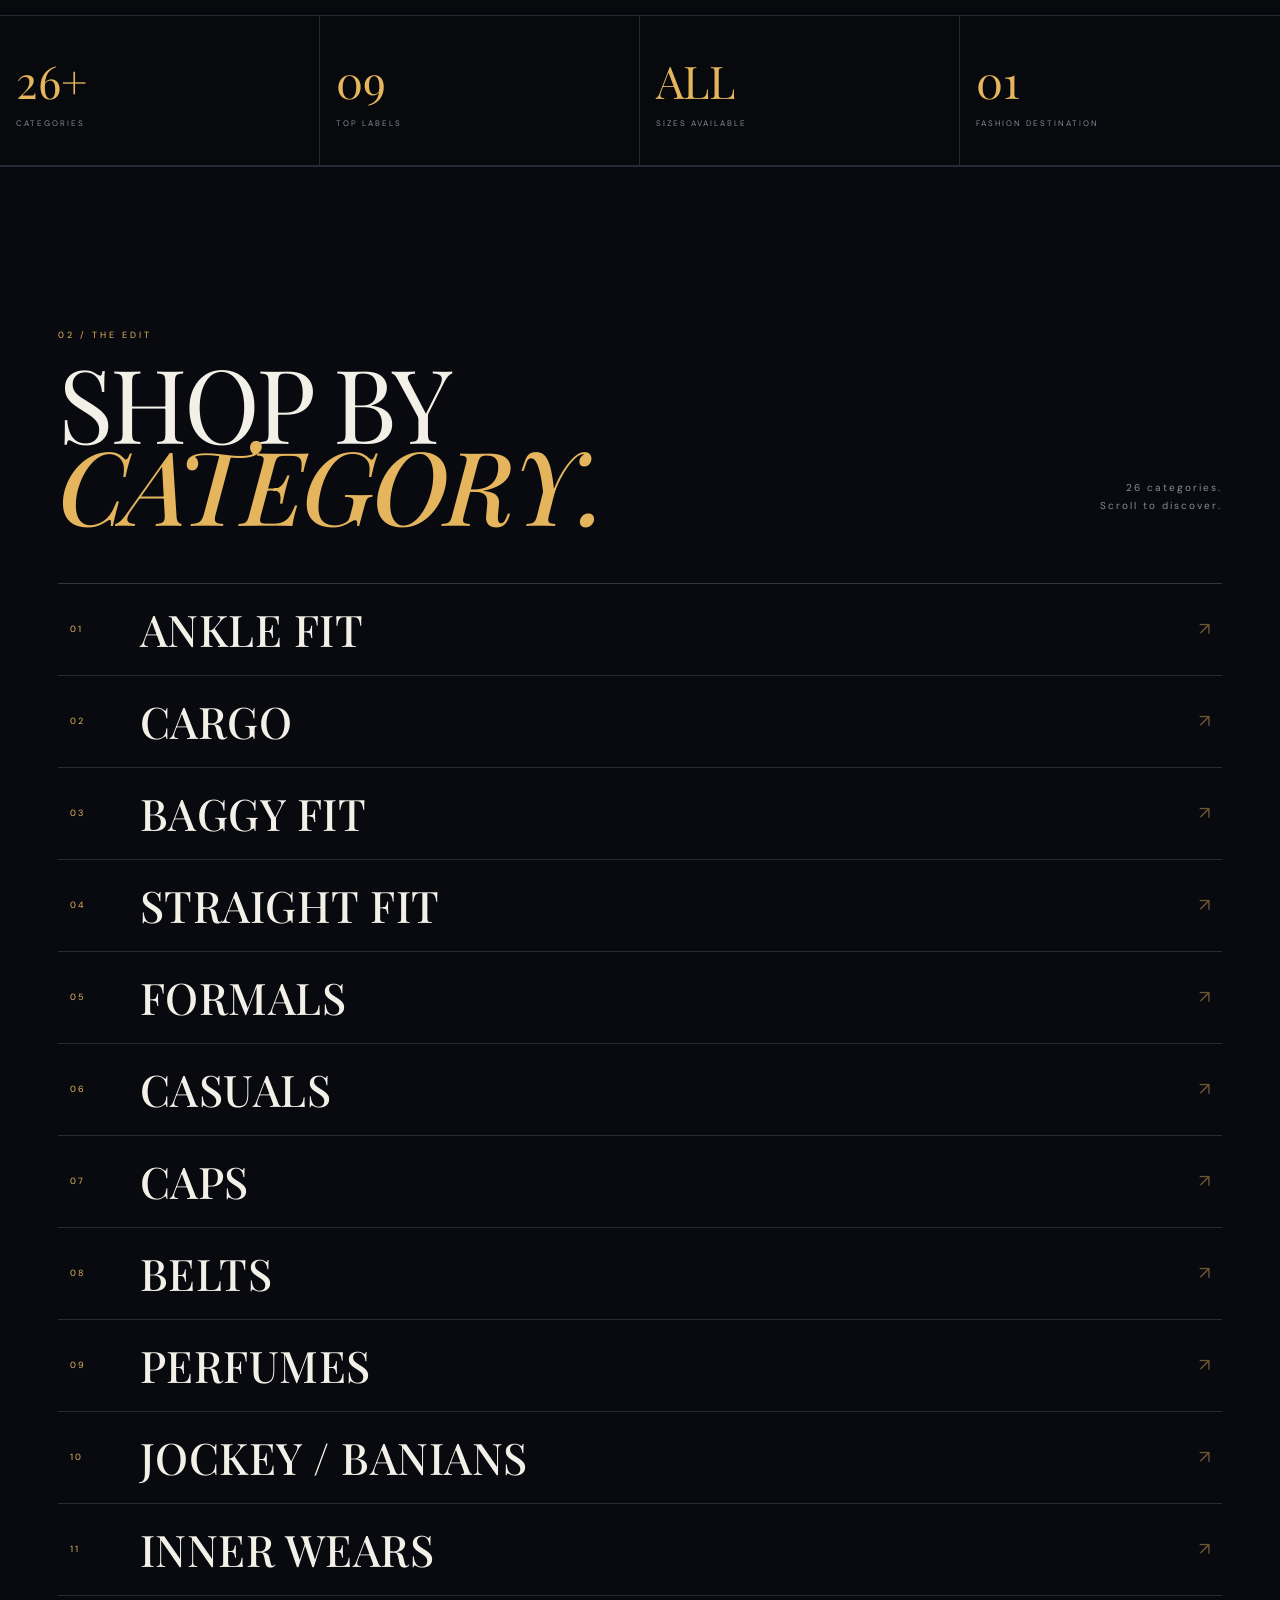
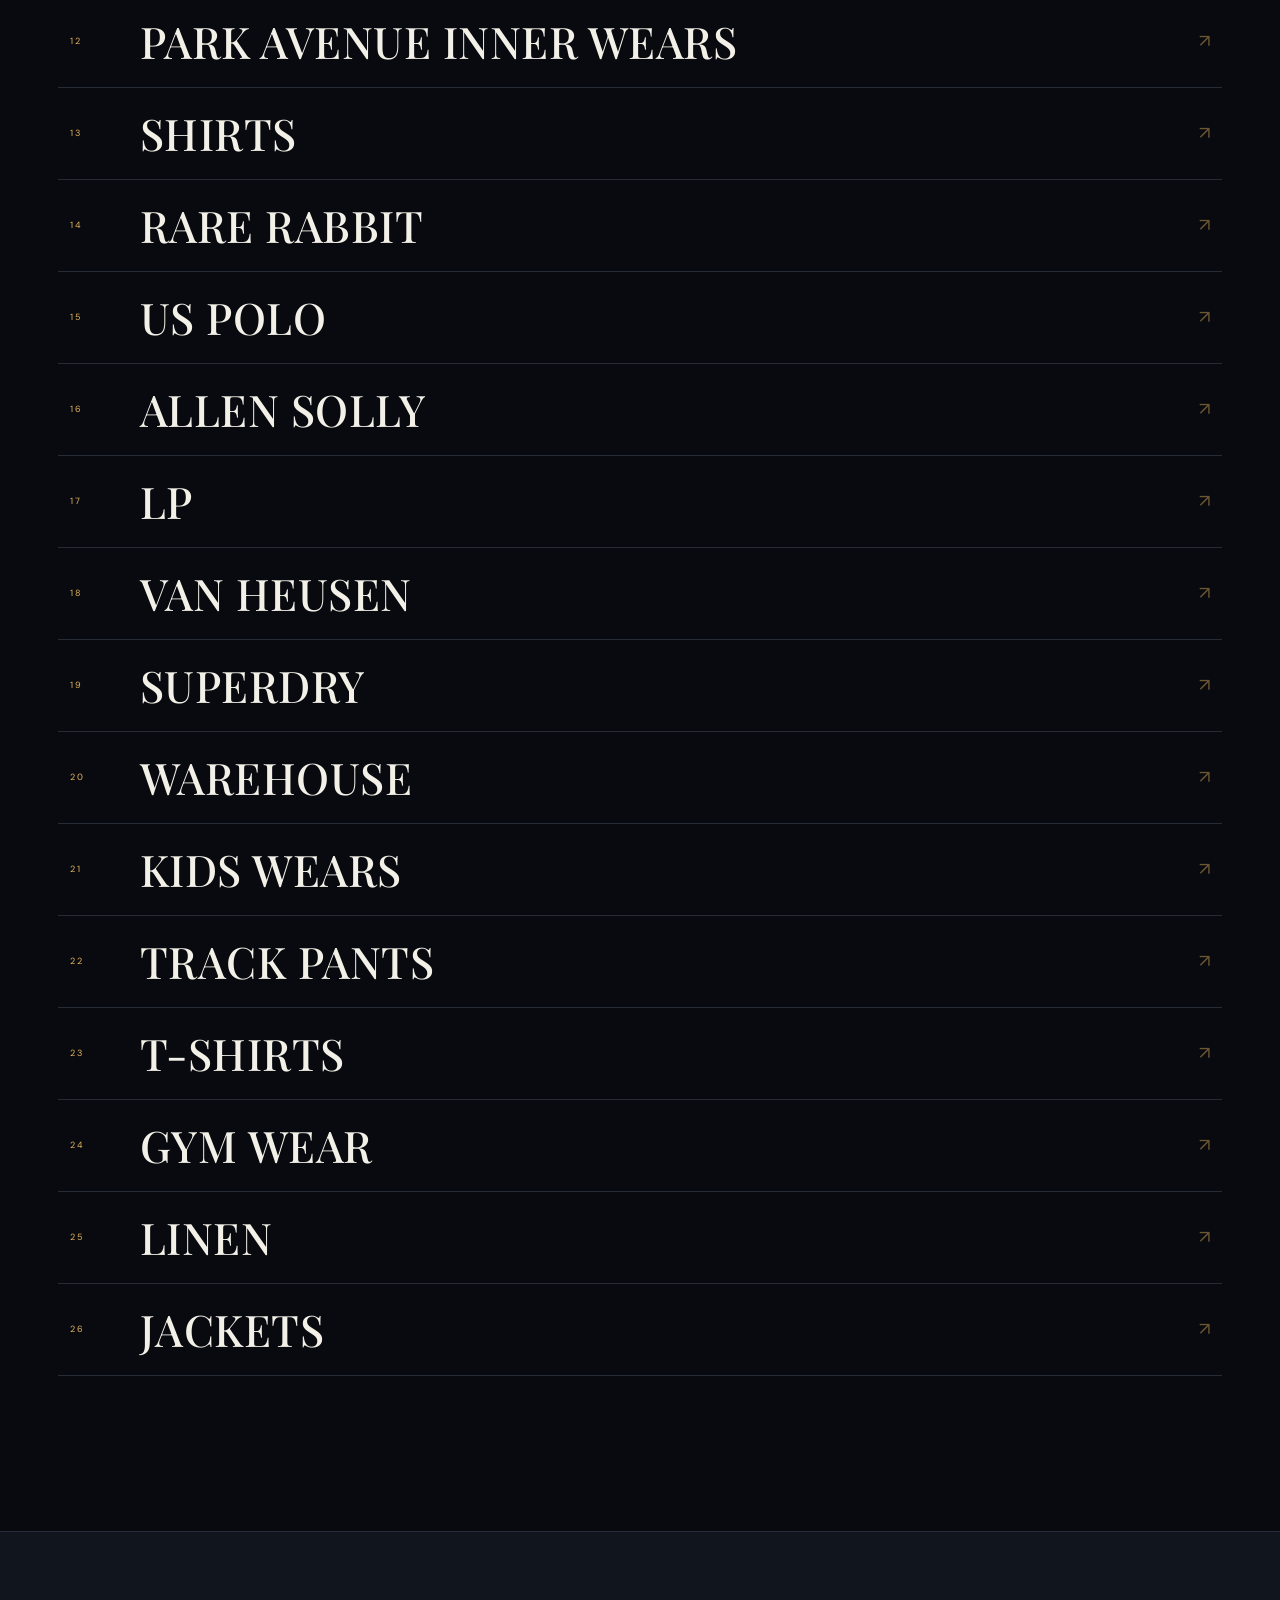
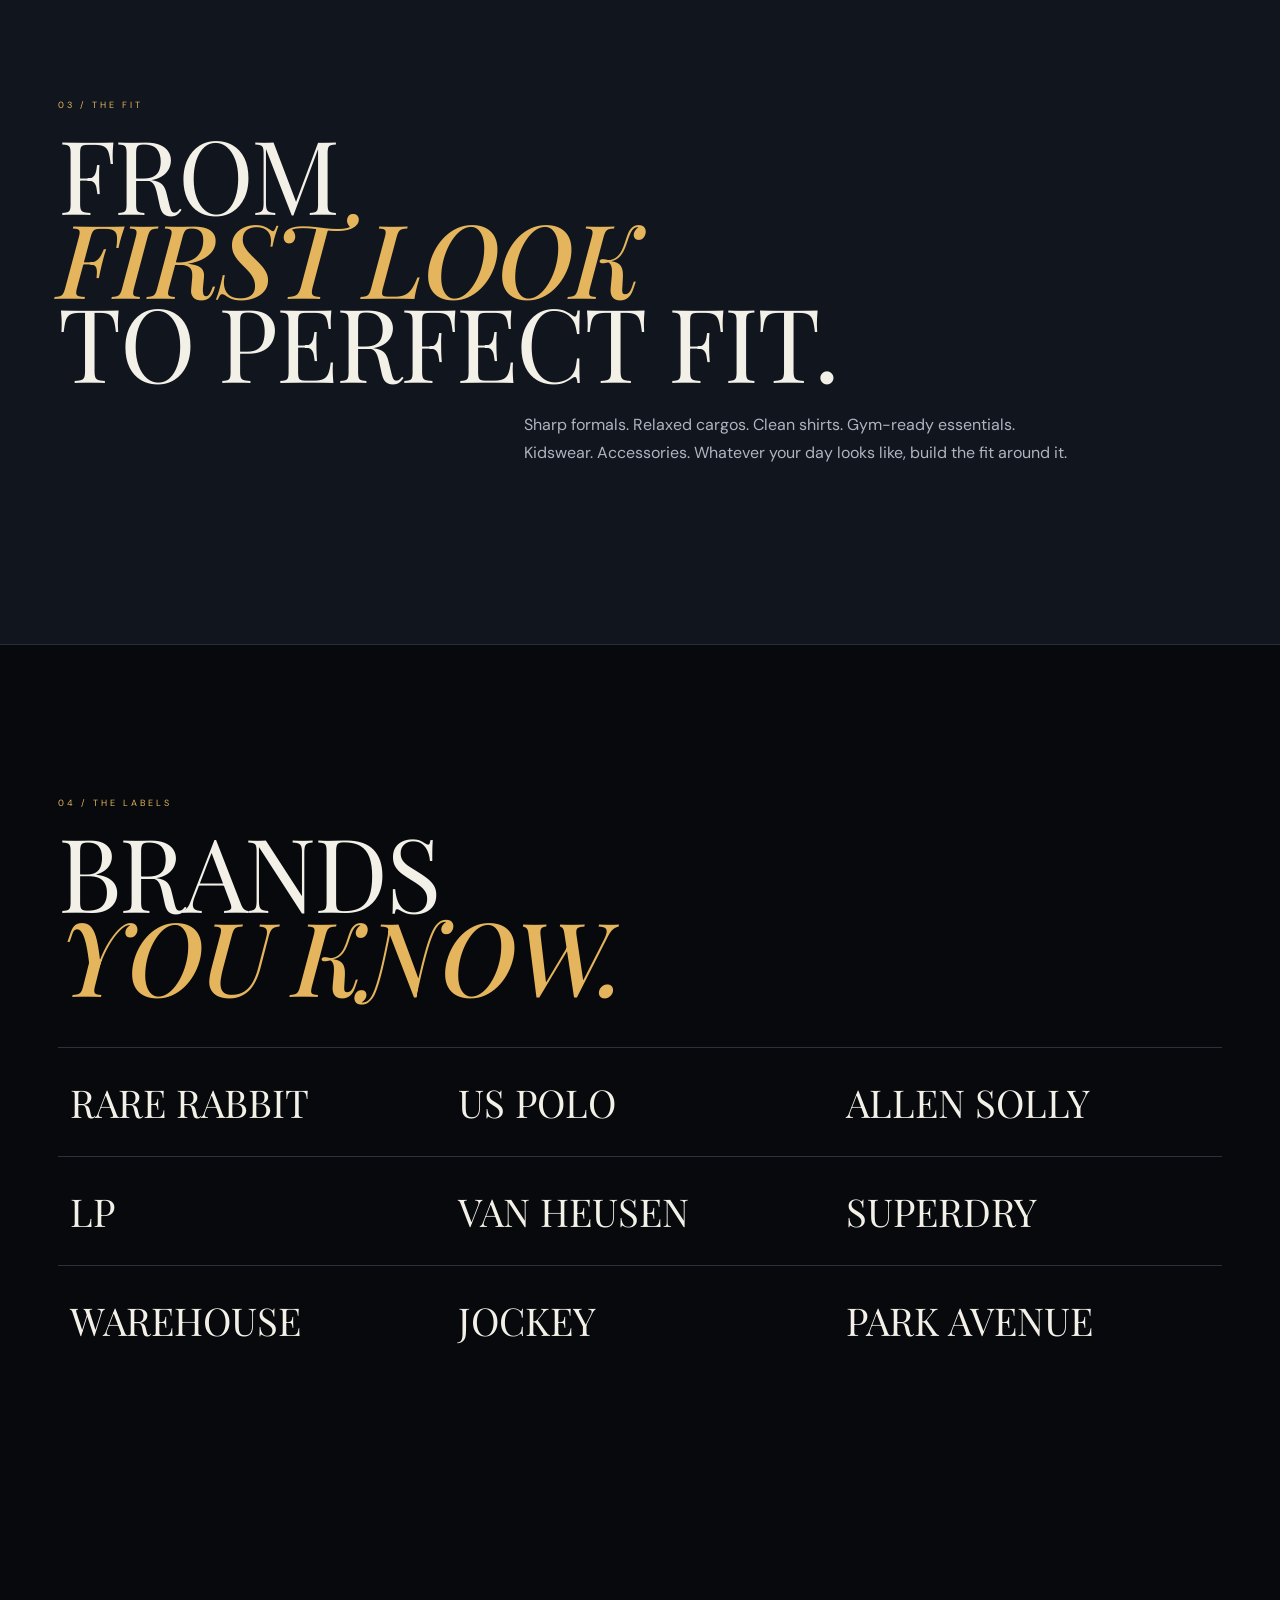
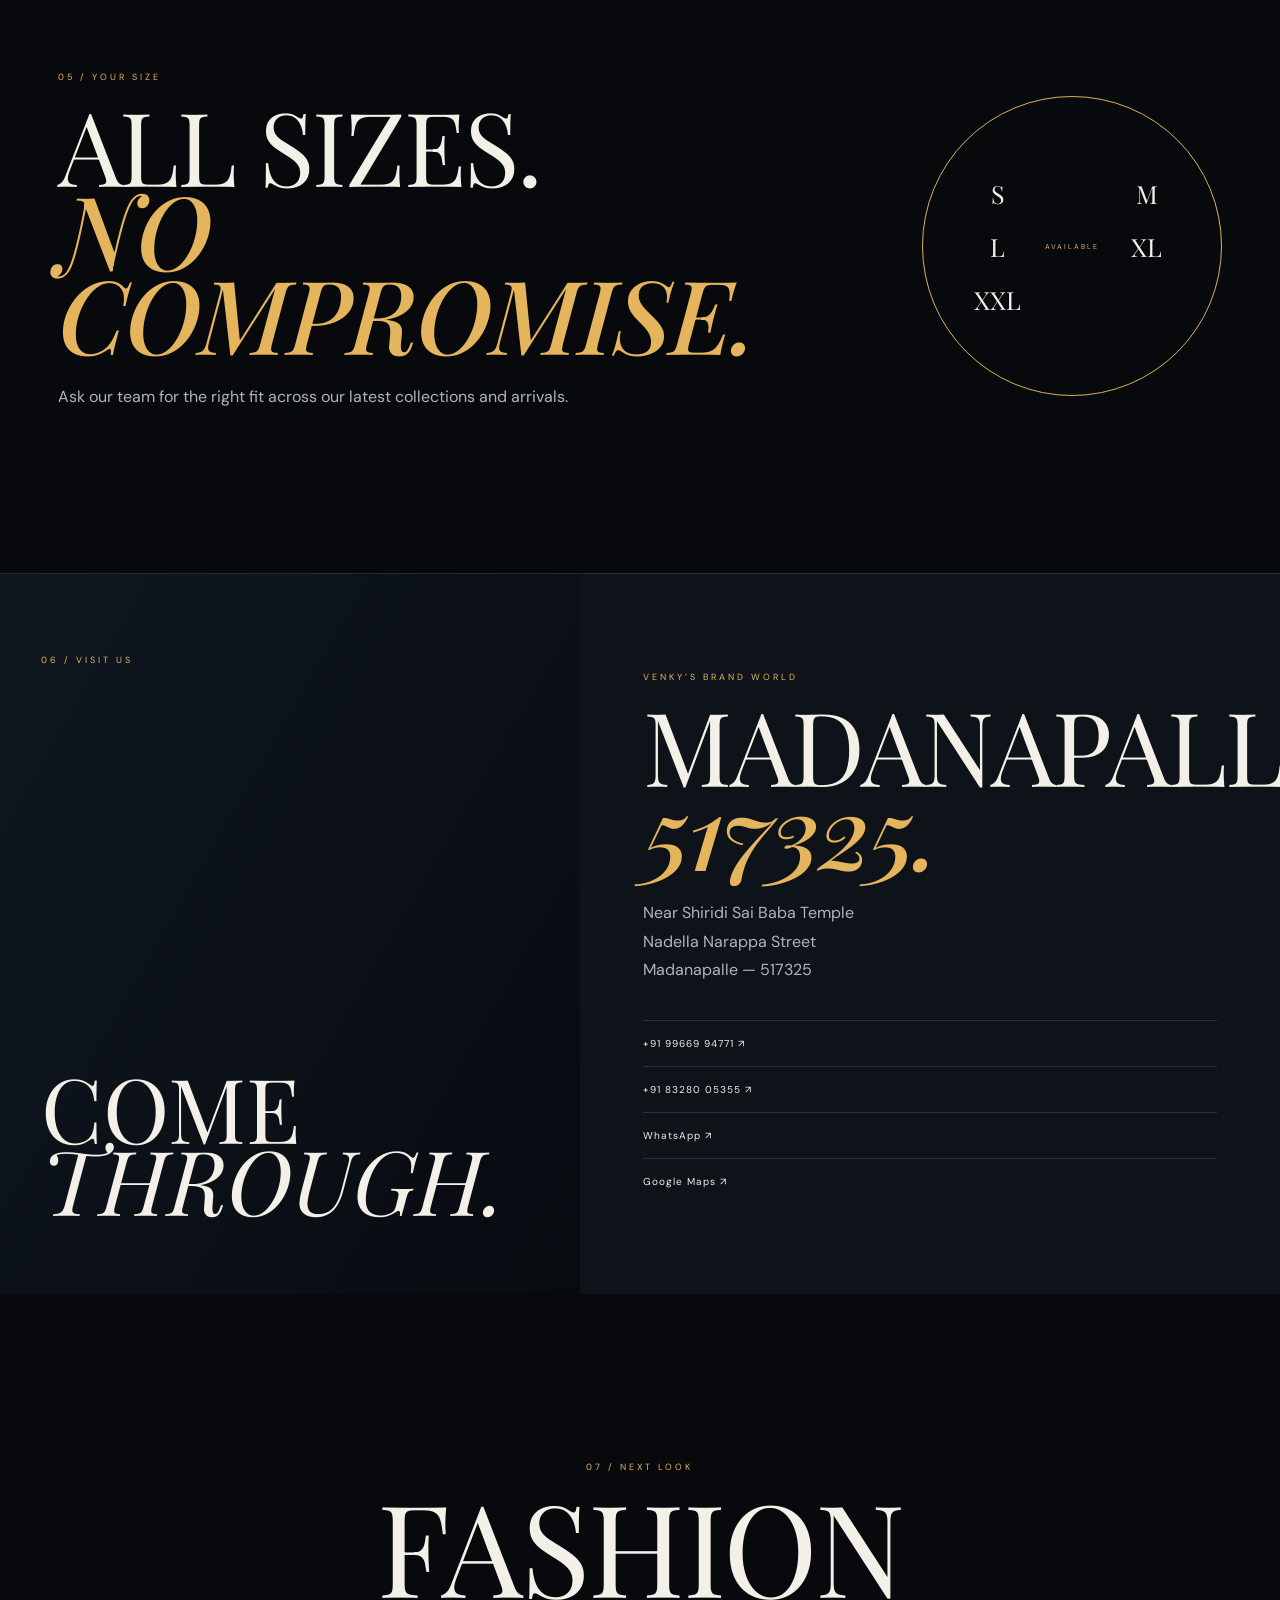
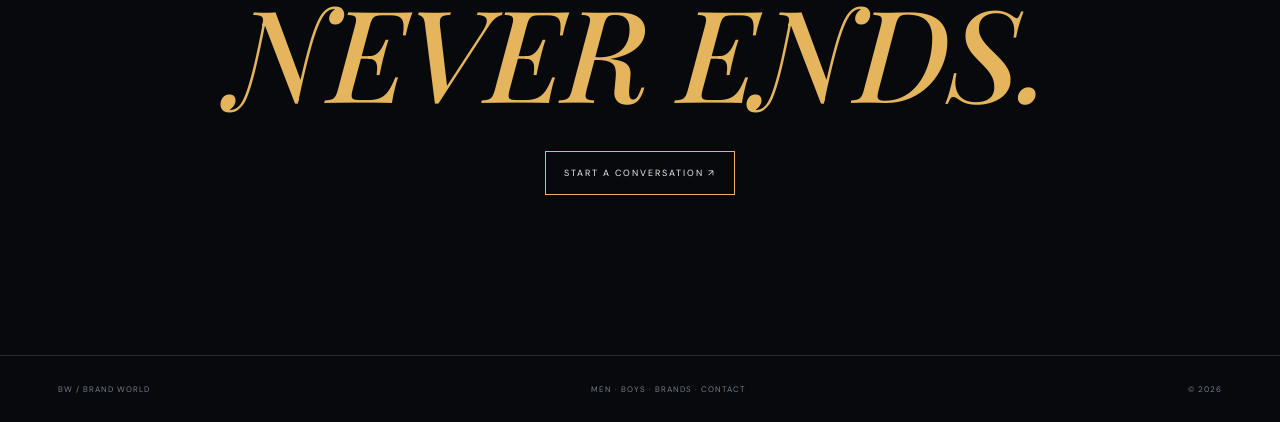
==== commit bcae7ec8: "Add files via upload" ====
--- a/index.html
+++ b/index.html
@@ -1,7 +1,7 @@
 <!doctype html><html><head><meta charset="utf-8"><meta name="viewport" content="width=device-width,initial-scale=1"><title>Venky’s Brand World</title><link rel="preconnect" href="https://fonts.googleapis.com"><link rel="preconnect" href="https://fonts.gstatic.com" crossorigin><link href="https://fonts.googleapis.com/css2?family=DM+Sans:wght@400;500;600;700&family=Playfair+Display:ital,wght@0,500;0,600;0,700;1,500&display=swap" rel="stylesheet"><link rel="stylesheet" href="style.css"></head><body>
 <div class="loader">VENKY’S<br><b>BRAND WORLD</b></div>
 <header><a class="logo" href="#home"><strong>BW</strong><span>BRAND WORLD<small>FASHION NEVER ENDS</small></span></a><nav><a href="#home">Home</a><a href="#categories">Collections</a><a href="#brands">Brands</a><a href="#store">Store</a></nav><div class="actions"><a href="https://wa.me/919966994771">WhatsApp</a><a href="tel:+919966994771">Call Now</a></div></header>
-<section id="home" class="hero"><picture><source media="(max-width:700px)" srcset="assets/owner-mobile.jpg"><img src="assets/owner-hero-new.jpg" alt="Owner of Venky’s Brand World"></picture><div class="shade"></div><div class="copy">
+<section id="home" class="hero"><picture><source media="(max-width:700px)" srcset="assets/owner-mobile.jpg"><img src="owner-hero-new.jpg" alt="Owner of Venky’s Brand World"></picture><div class="shade"></div><div class="copy">
   <div class="hero-brand-title">
     <span class="brand-venkys">VENKY’S</span>
     <span class="brand-world">BRAND WORLD</span>
--- a/style.css
+++ b/style.css
@@ -341,3 +341,59 @@
   .hero .copy > p { font-size: 14px !important; line-height: 1.65 !important; }
   .hero .copy .btn { padding: 13px 14px !important; font-size: 8px !important; }
 }
+
+
+/* ===== FINAL MOBILE: SHOW THE FULL OWNER PHOTO ===== */
+@media (max-width:700px){
+  .hero{
+    height:auto!important;
+    min-height:0!important;
+    display:flex!important;
+    flex-direction:column!important;
+    overflow:hidden!important;
+    background:#07090c!important;
+  }
+  .hero > picture{
+    position:relative!important;
+    display:block!important;
+    width:100%!important;
+    height:auto!important;
+    flex:none!important;
+    margin:0!important;
+  }
+  .hero > picture > img{
+    display:block!important;
+    width:100%!important;
+    height:auto!important;
+    max-width:none!important;
+    object-fit:contain!important;
+    object-position:center center!important;
+  }
+  .hero .shade{
+    position:absolute!important;
+    inset:0!important;
+    height:100%!important;
+    background:linear-gradient(180deg,rgba(5,7,12,.08) 0%,rgba(5,7,12,.18) 45%,rgba(5,7,12,.92) 100%)!important;
+    z-index:2!important;
+    pointer-events:none!important;
+  }
+  .hero .copy{
+    position:relative!important;
+    left:auto!important;
+    top:auto!important;
+    width:100%!important;
+    max-width:none!important;
+    margin-top:-92px!important;
+    padding:0 7% 34px!important;
+    z-index:8!important;
+  }
+  .hero-brand-title .brand-venkys,
+  .hero-brand-title .brand-world{
+    font-size:clamp(28px,8vw,38px)!important;
+  }
+  .brand-location{font-size:10px!important;letter-spacing:4px!important;margin-top:10px!important}
+  .hero-tagline{font-size:18px!important;margin:14px 0 12px!important}
+  .hero .copy>p{font-size:14px!important;line-height:1.55!important;max-width:340px!important}
+  .hero .copy .btn{margin-top:16px!important;padding:13px 16px!important;font-size:8px!important}
+  .hero .scroll{display:none!important}
+}
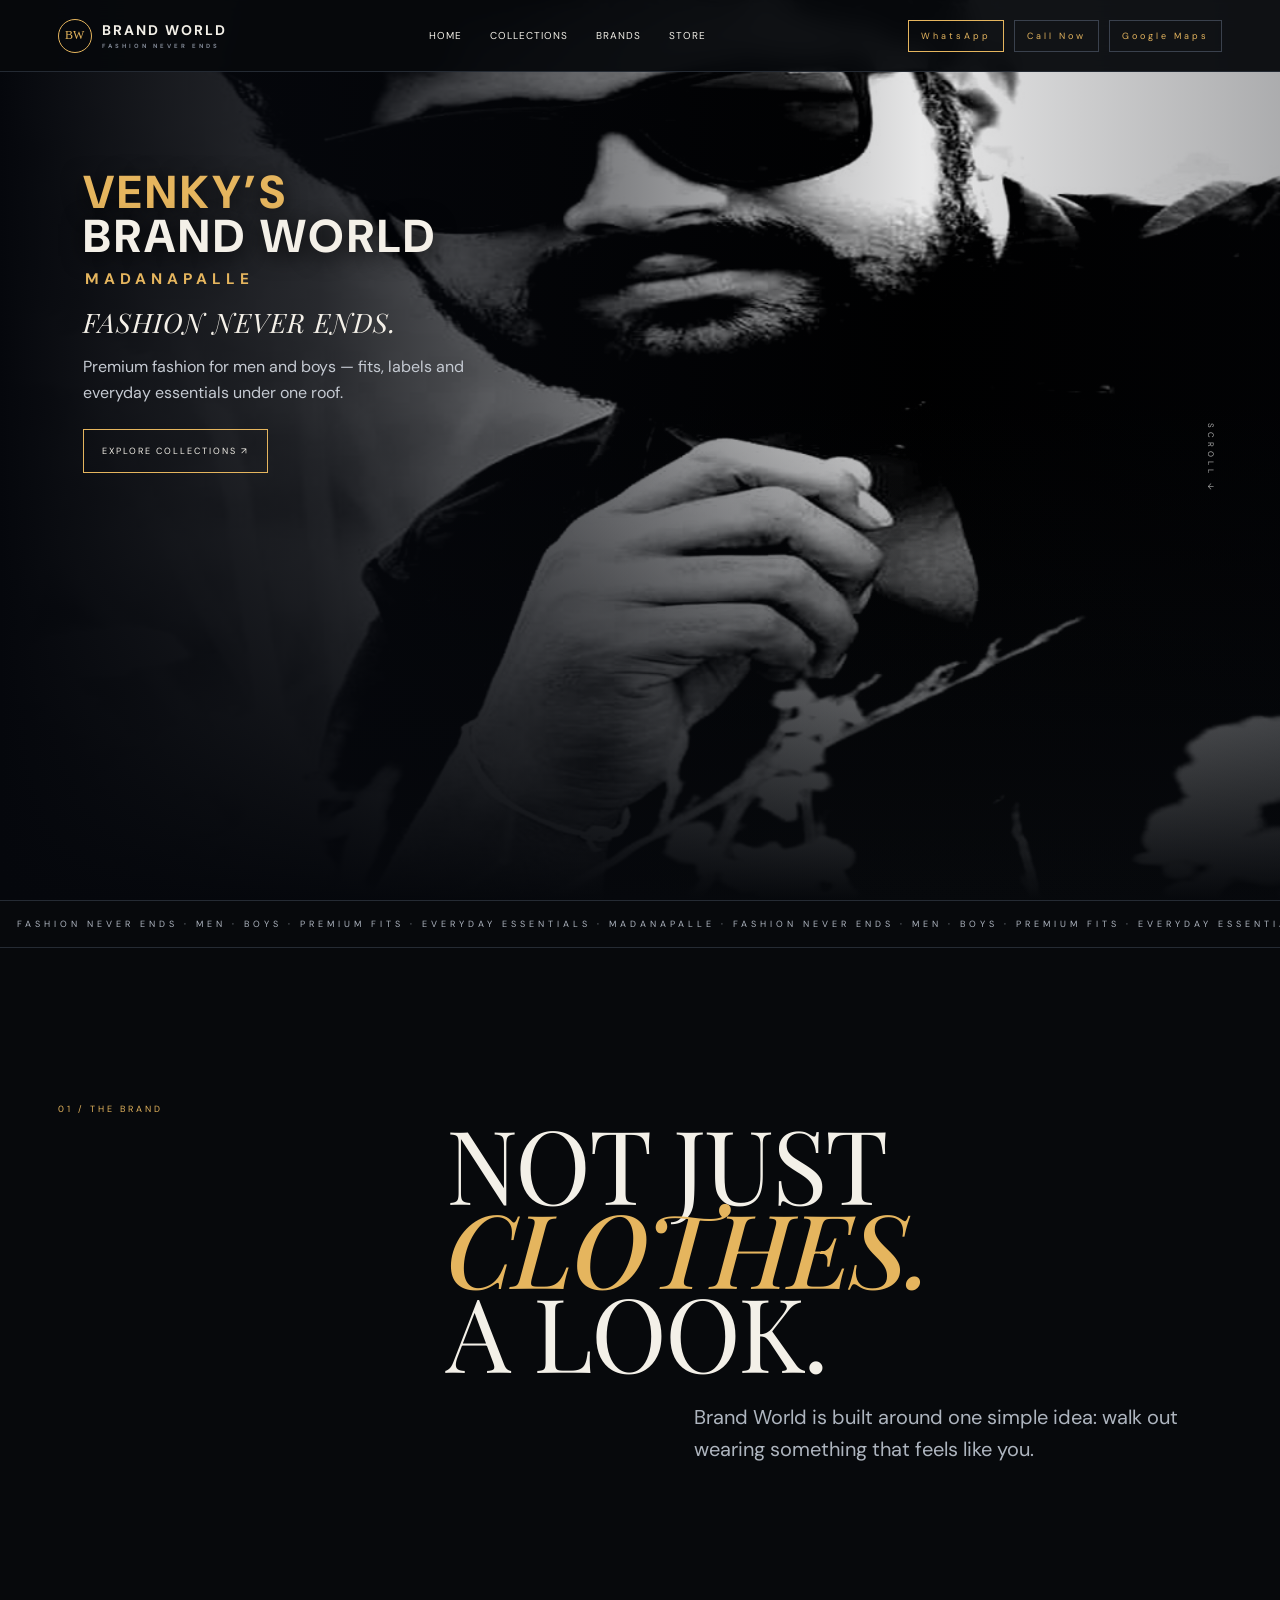
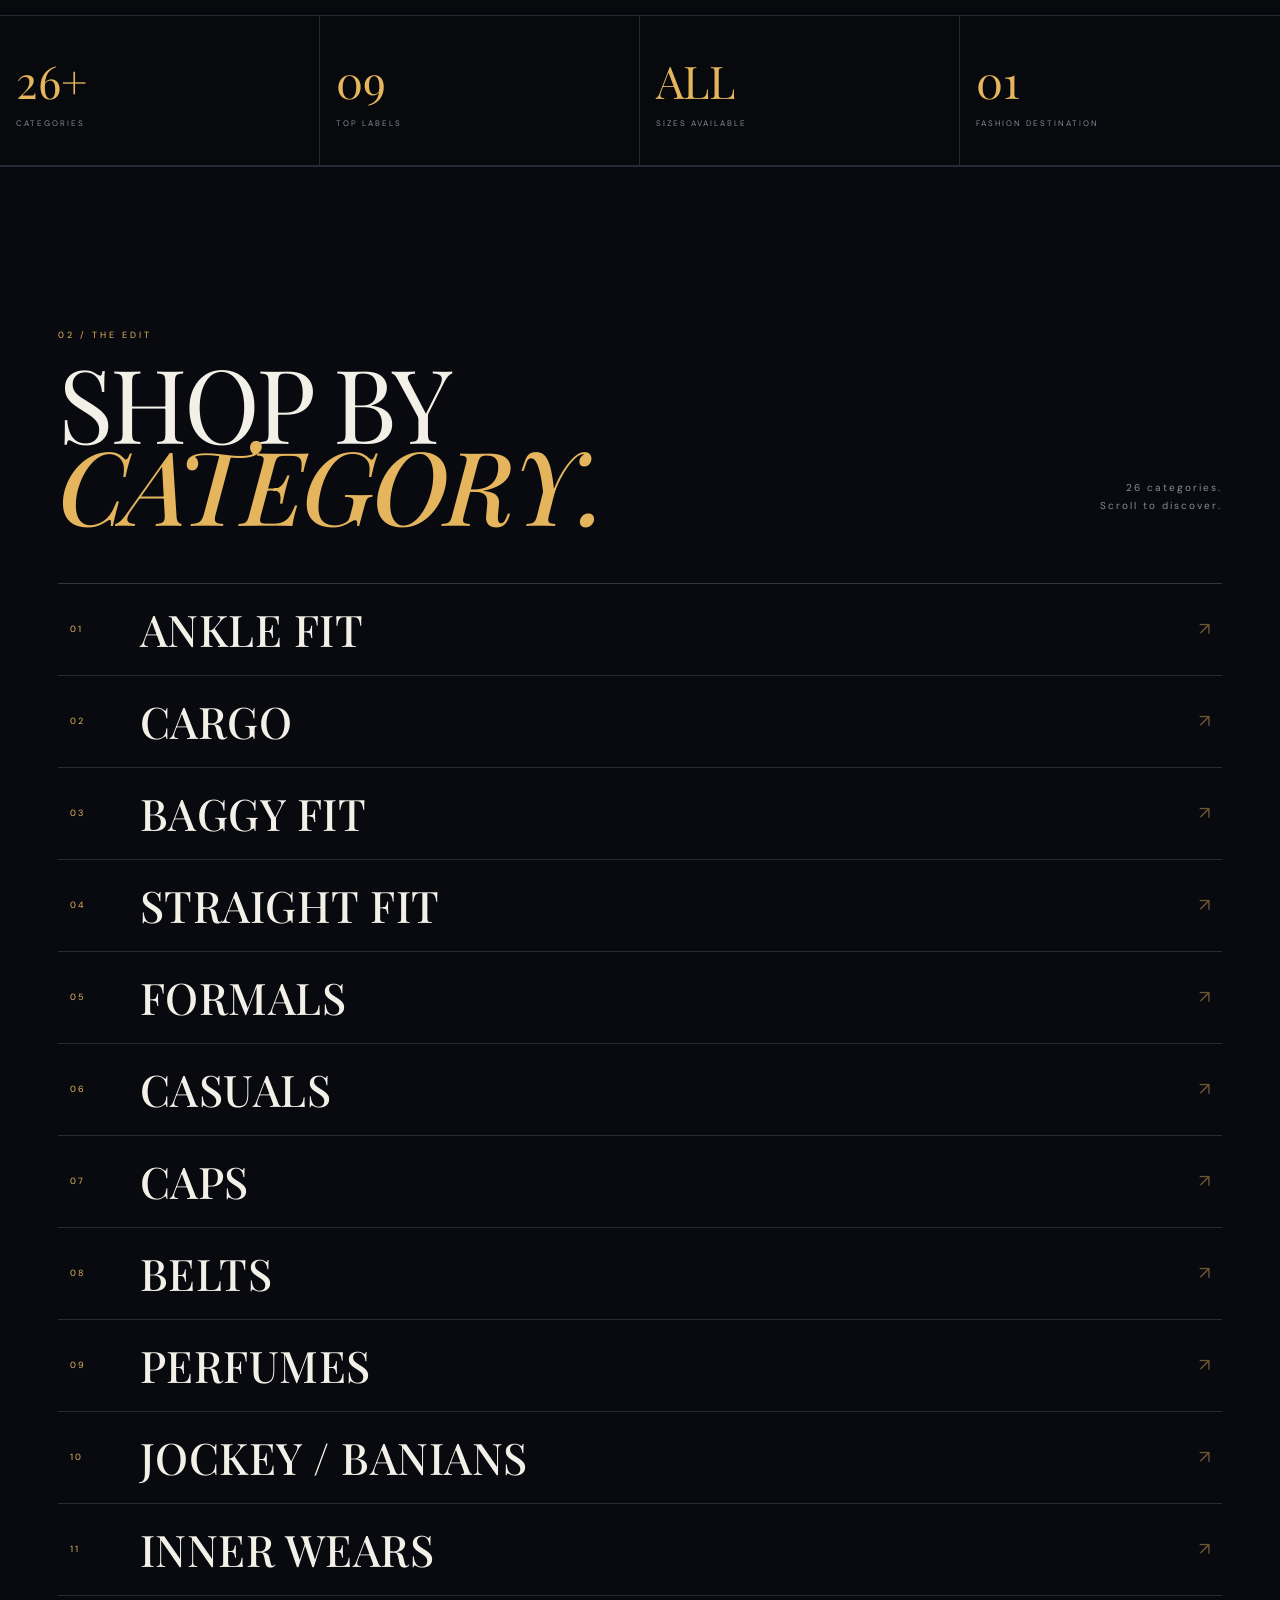
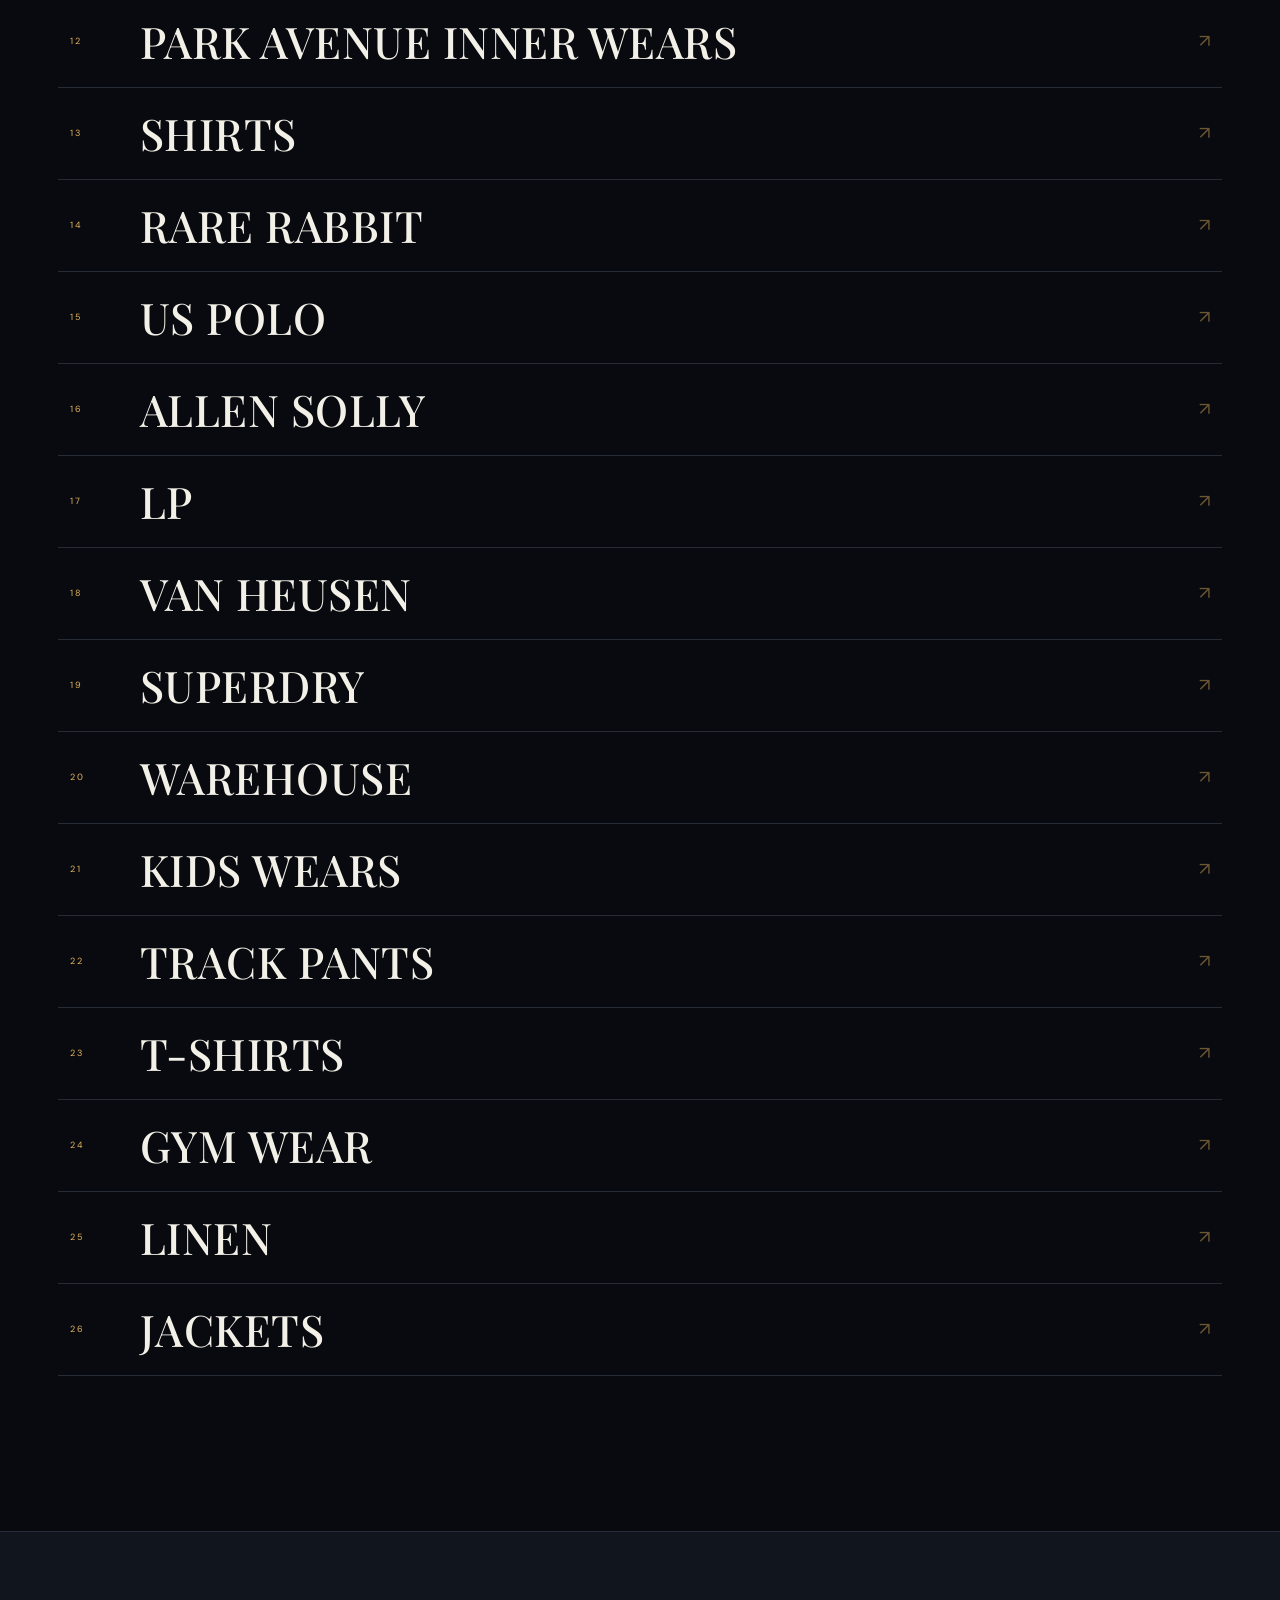
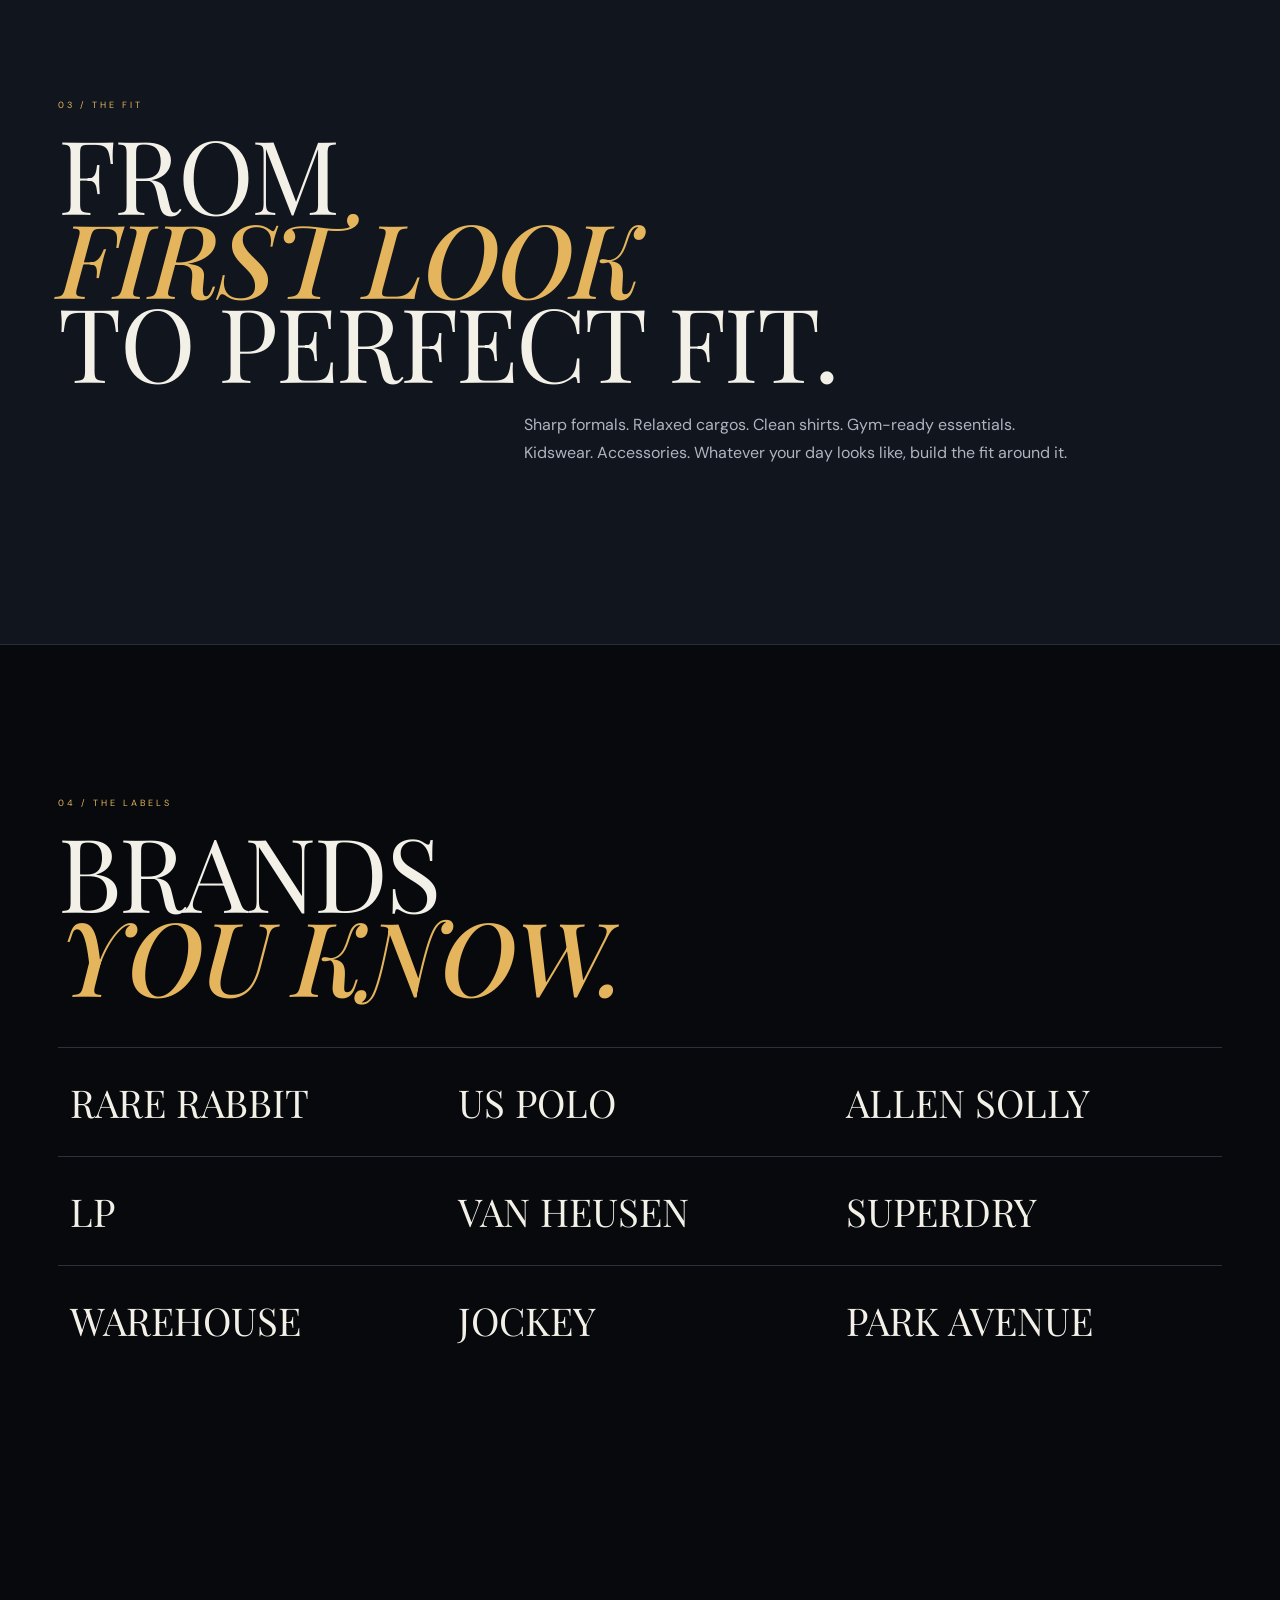
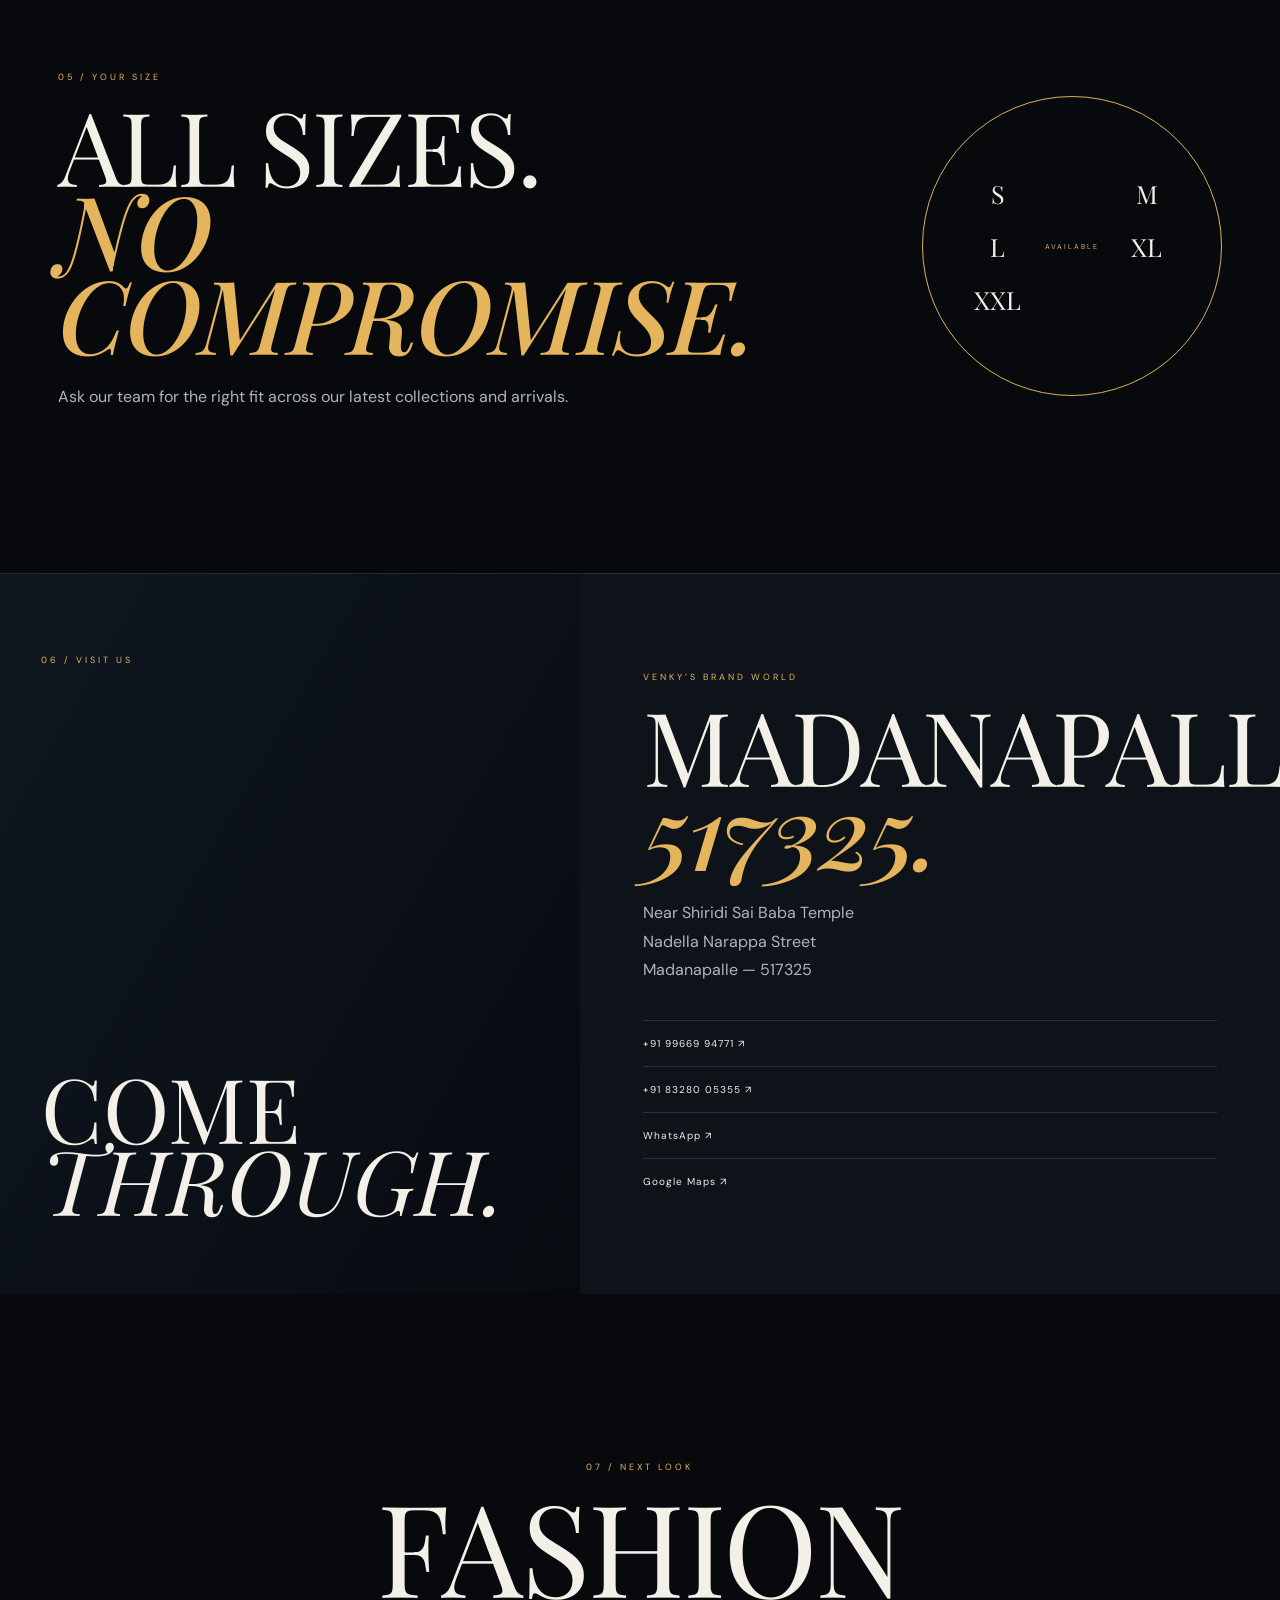
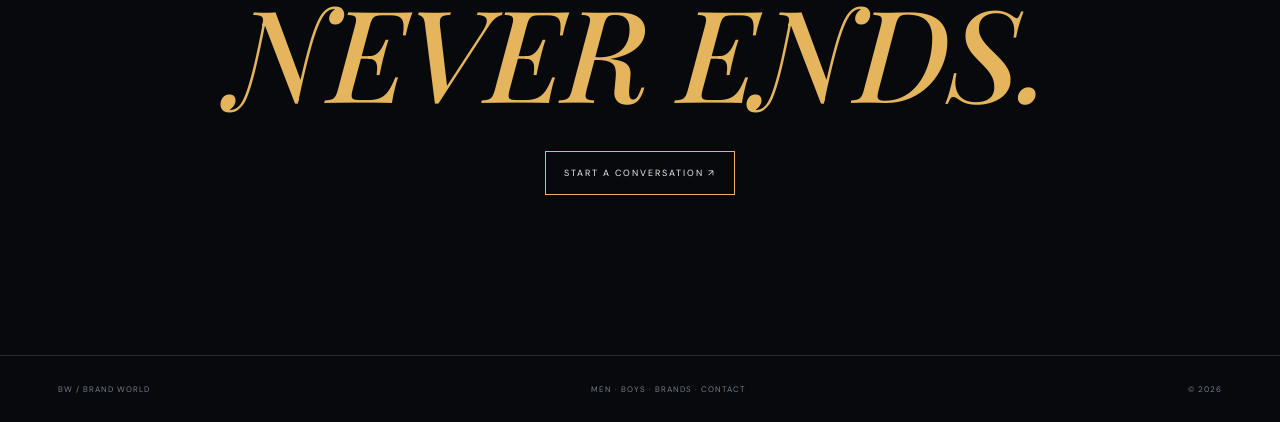
==== commit 820b8e8d: "Add files via upload" ====
--- a/index.html
+++ b/index.html
@@ -1,6 +1,6 @@
 <!doctype html><html><head><meta charset="utf-8"><meta name="viewport" content="width=device-width,initial-scale=1"><title>Venky’s Brand World</title><link rel="preconnect" href="https://fonts.googleapis.com"><link rel="preconnect" href="https://fonts.gstatic.com" crossorigin><link href="https://fonts.googleapis.com/css2?family=DM+Sans:wght@400;500;600;700&family=Playfair+Display:ital,wght@0,500;0,600;0,700;1,500&display=swap" rel="stylesheet"><link rel="stylesheet" href="style.css"></head><body>
 <div class="loader">VENKY’S<br><b>BRAND WORLD</b></div>
-<header><a class="logo" href="#home"><strong>BW</strong><span>BRAND WORLD<small>FASHION NEVER ENDS</small></span></a><nav><a href="#home">Home</a><a href="#categories">Collections</a><a href="#brands">Brands</a><a href="#store">Store</a></nav><div class="actions"><a href="https://wa.me/919966994771">WhatsApp</a><a href="tel:+919966994771">Call Now</a></div></header>
+<header><a class="logo" href="#home"><strong>BW</strong><span>BRAND WORLD<small>FASHION NEVER ENDS</small></span></a><nav><a href="#home">Home</a><a href="#categories">Collections</a><a href="#brands">Brands</a><a href="#store">Store</a></nav><div class="actions"><a href="https://wa.me/919966994771">WhatsApp</a><a href="tel:+919966994771">Call Now</a><a href="https://www.google.com/maps/search/?api=1&query=Brand+World+Nadella+Narappa+Street+Madanapalle" target="_blank" rel="noopener">Google Maps</a></div></header>
 <section id="home" class="hero"><picture><source media="(max-width:700px)" srcset="assets/owner-mobile.jpg"><img src="owner-hero-new.jpg" alt="Owner of Venky’s Brand World"></picture><div class="shade"></div><div class="copy">
   <div class="hero-brand-title">
     <span class="brand-venkys">VENKY’S</span>
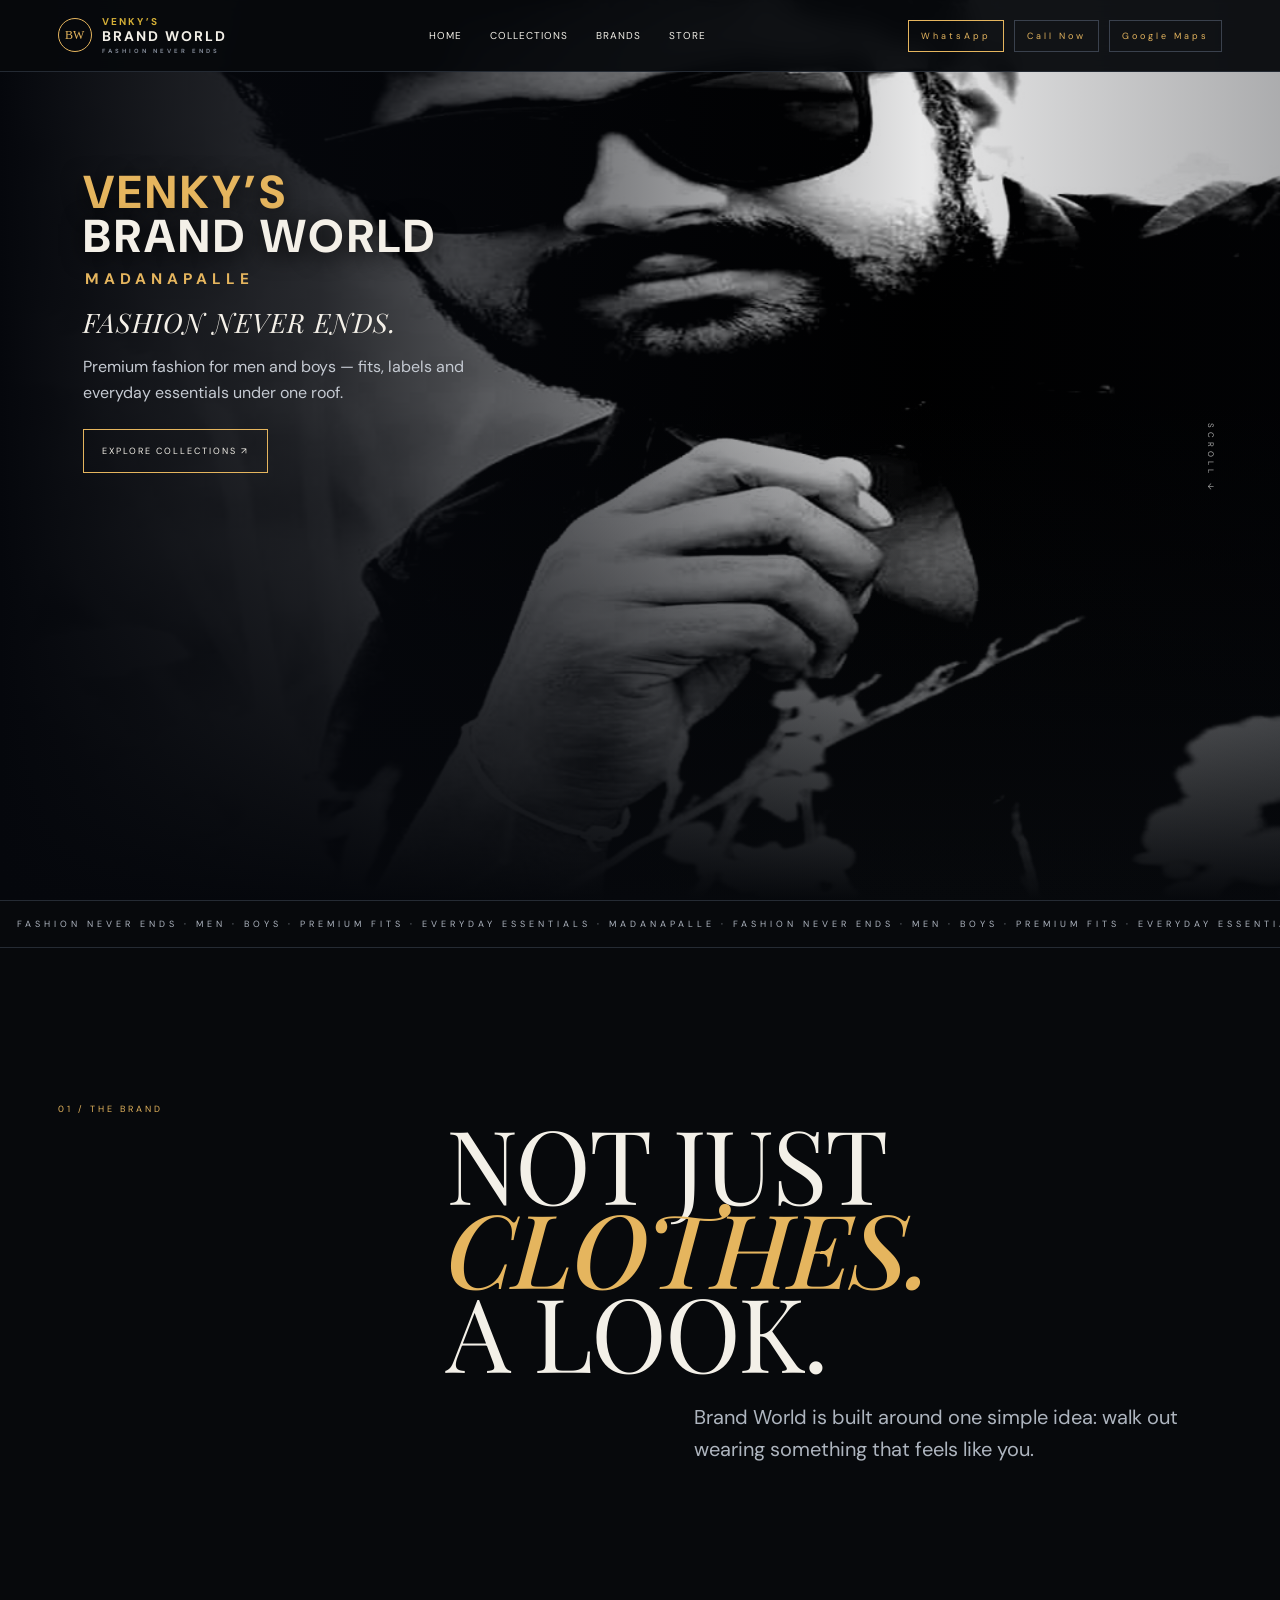
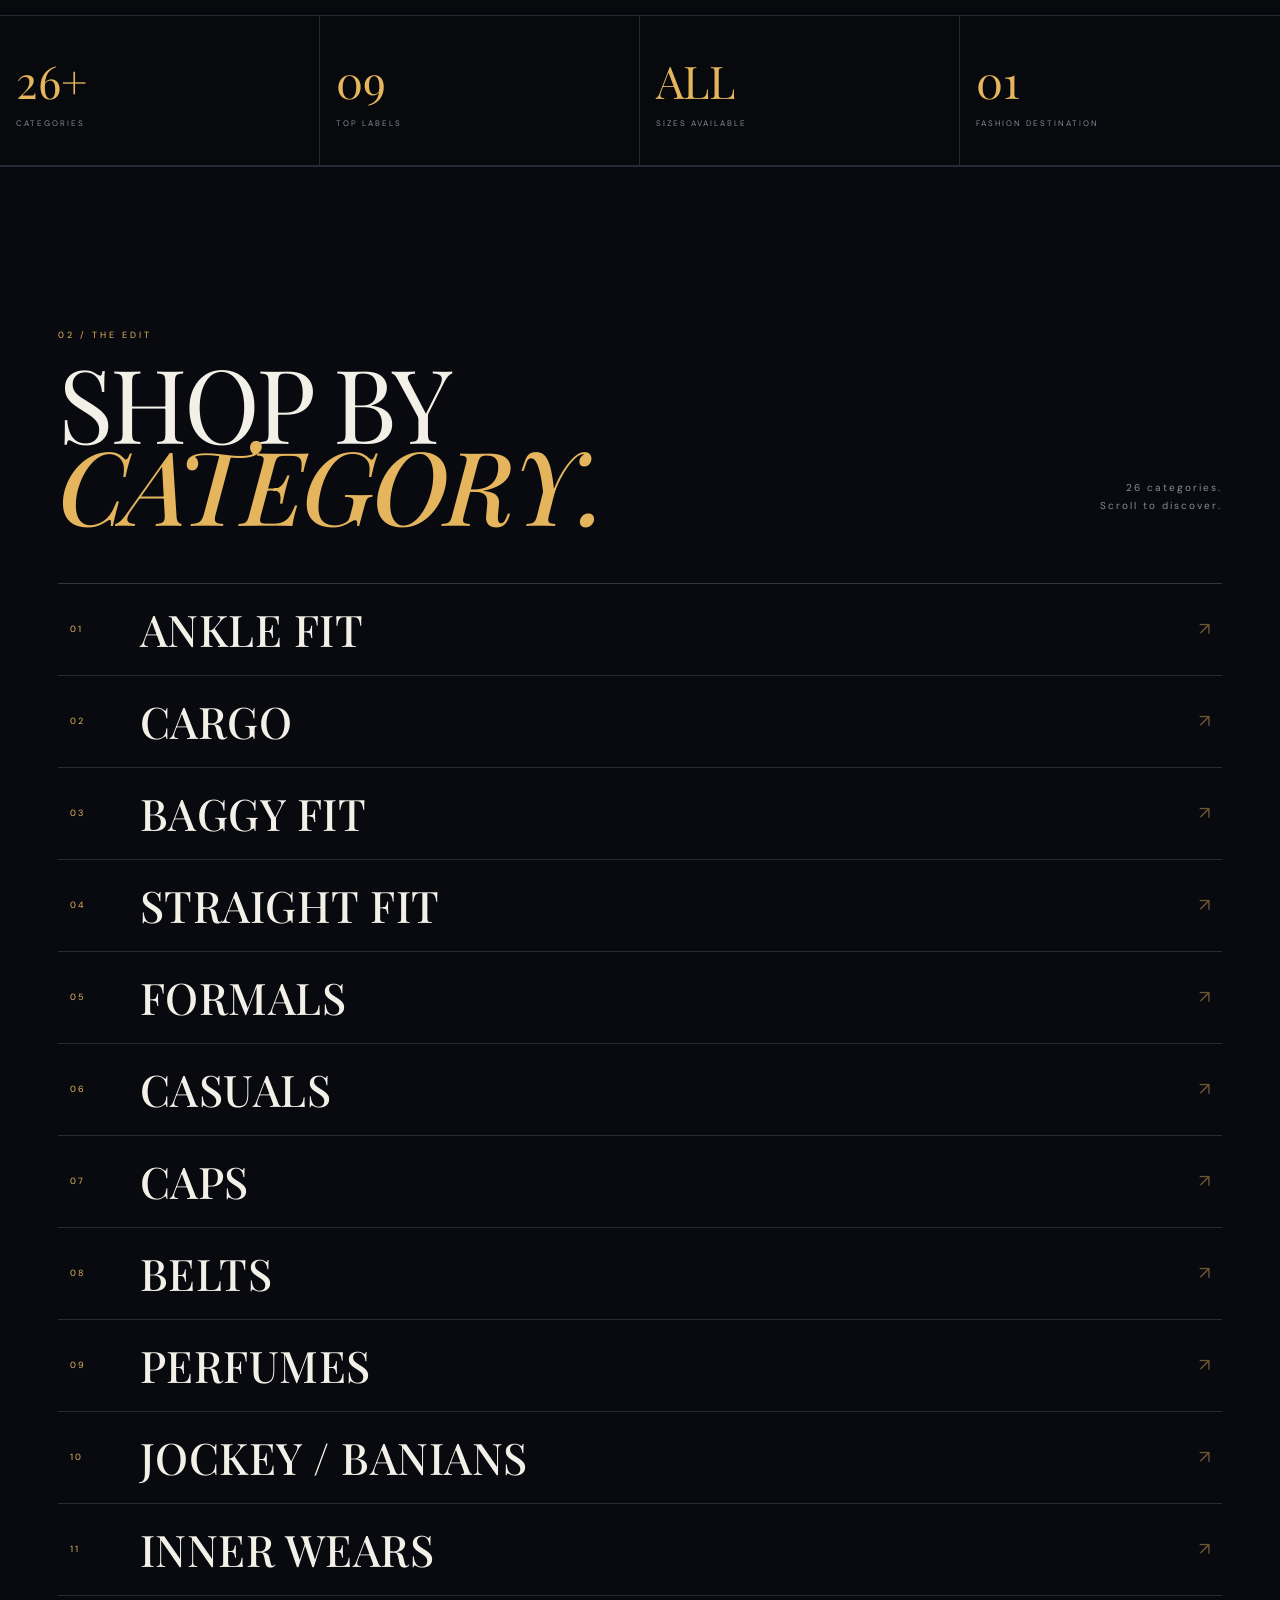
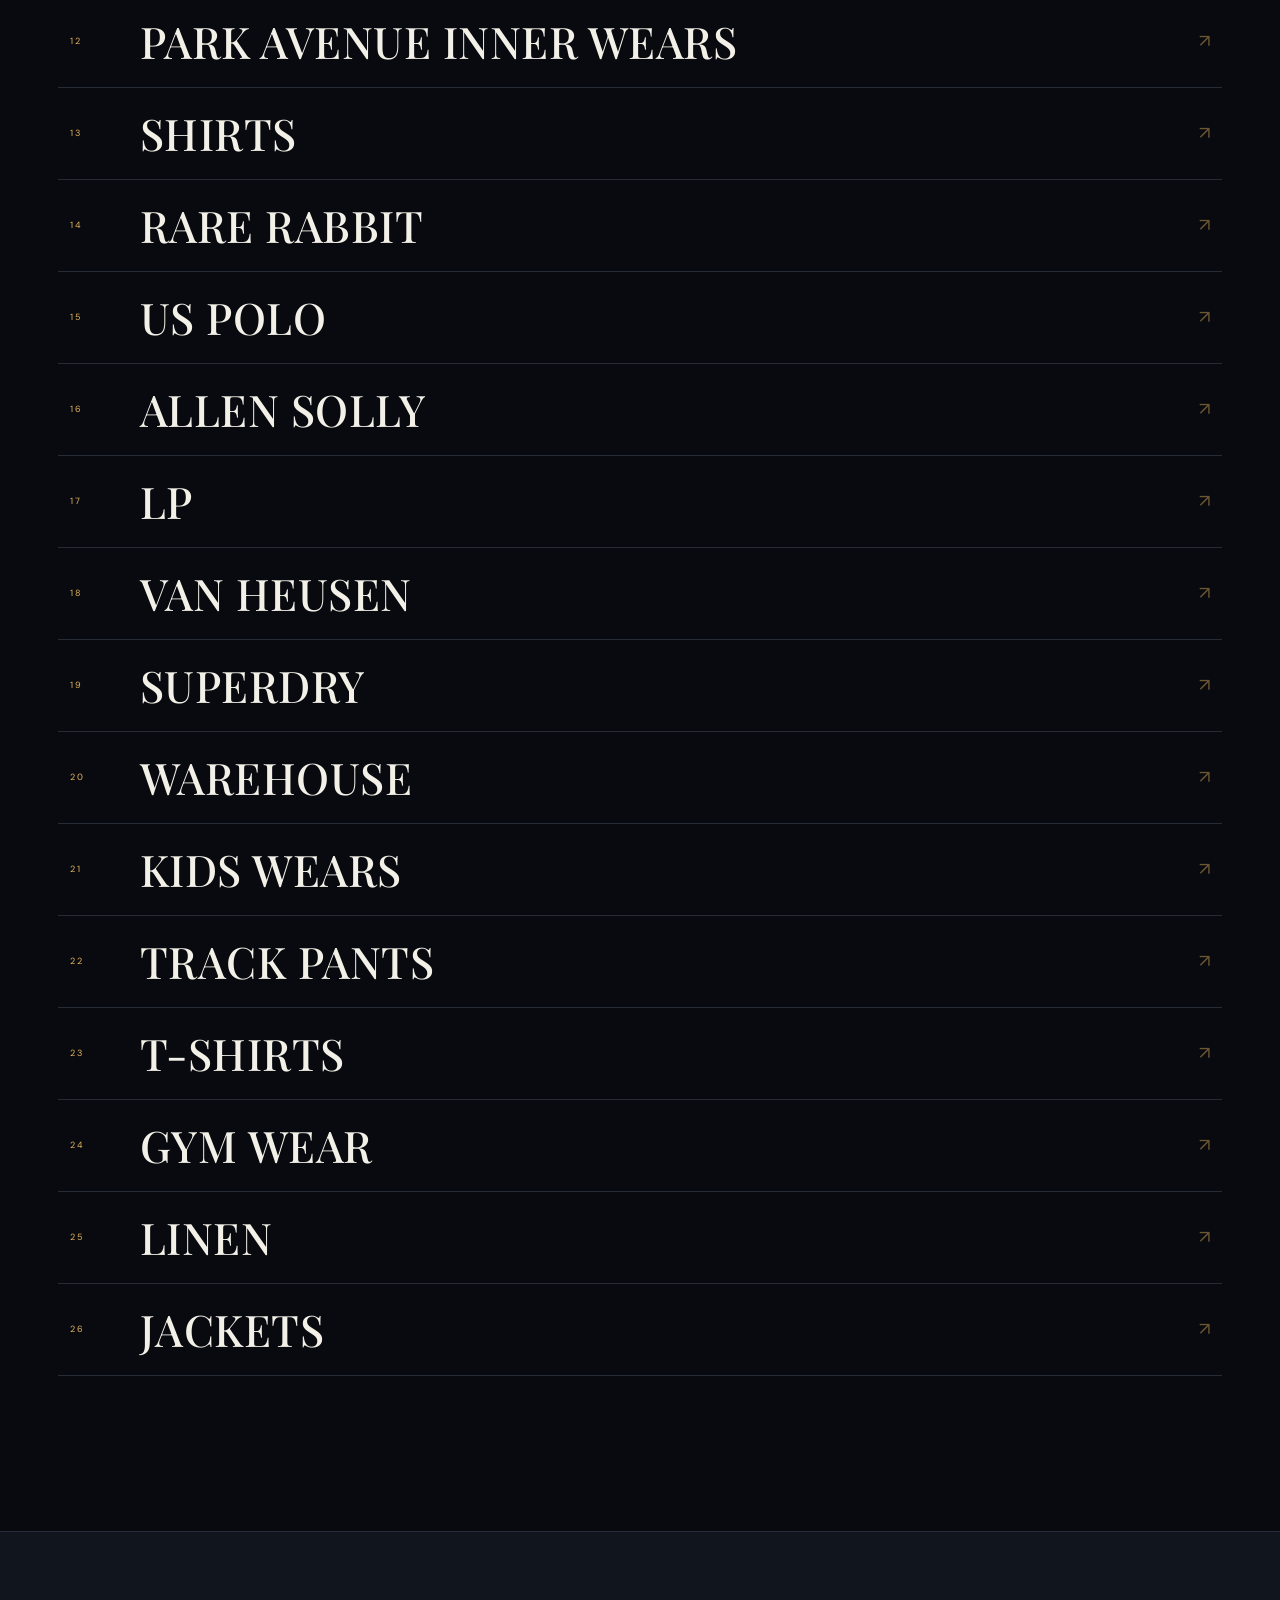
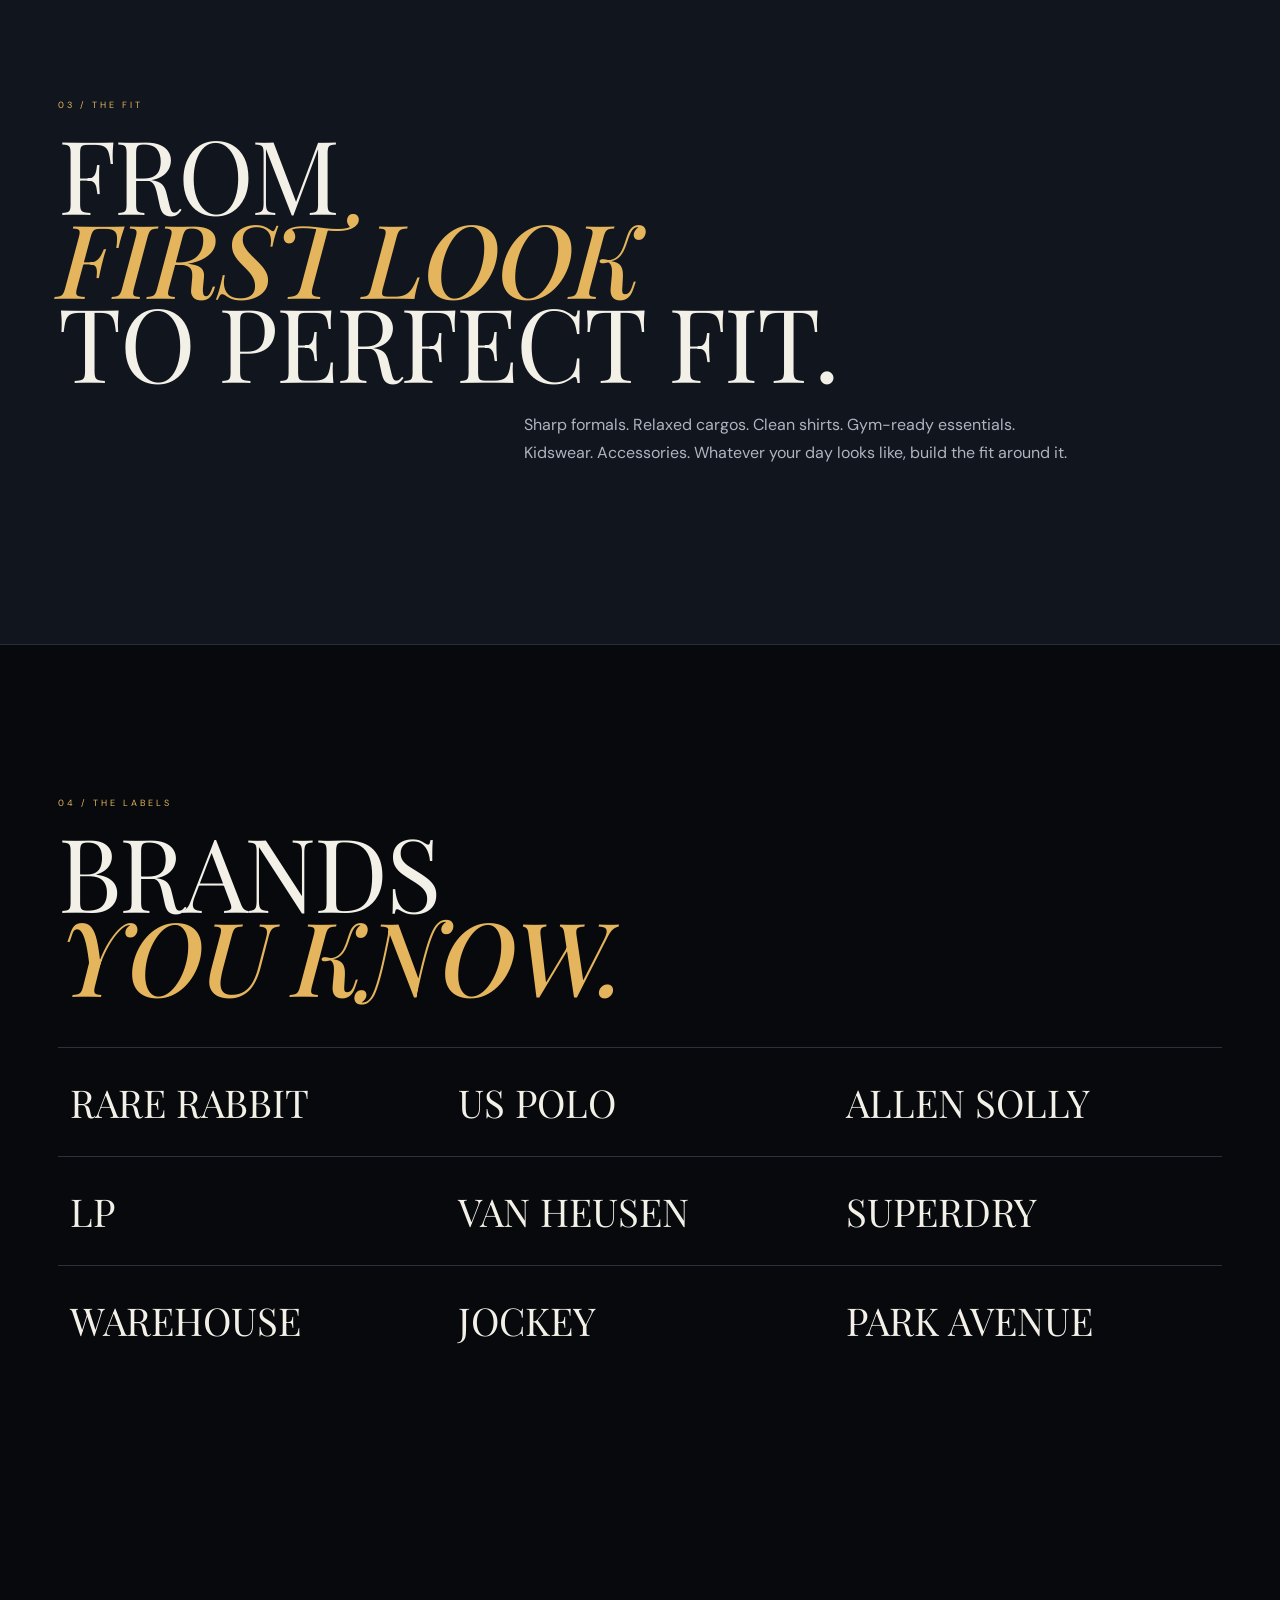
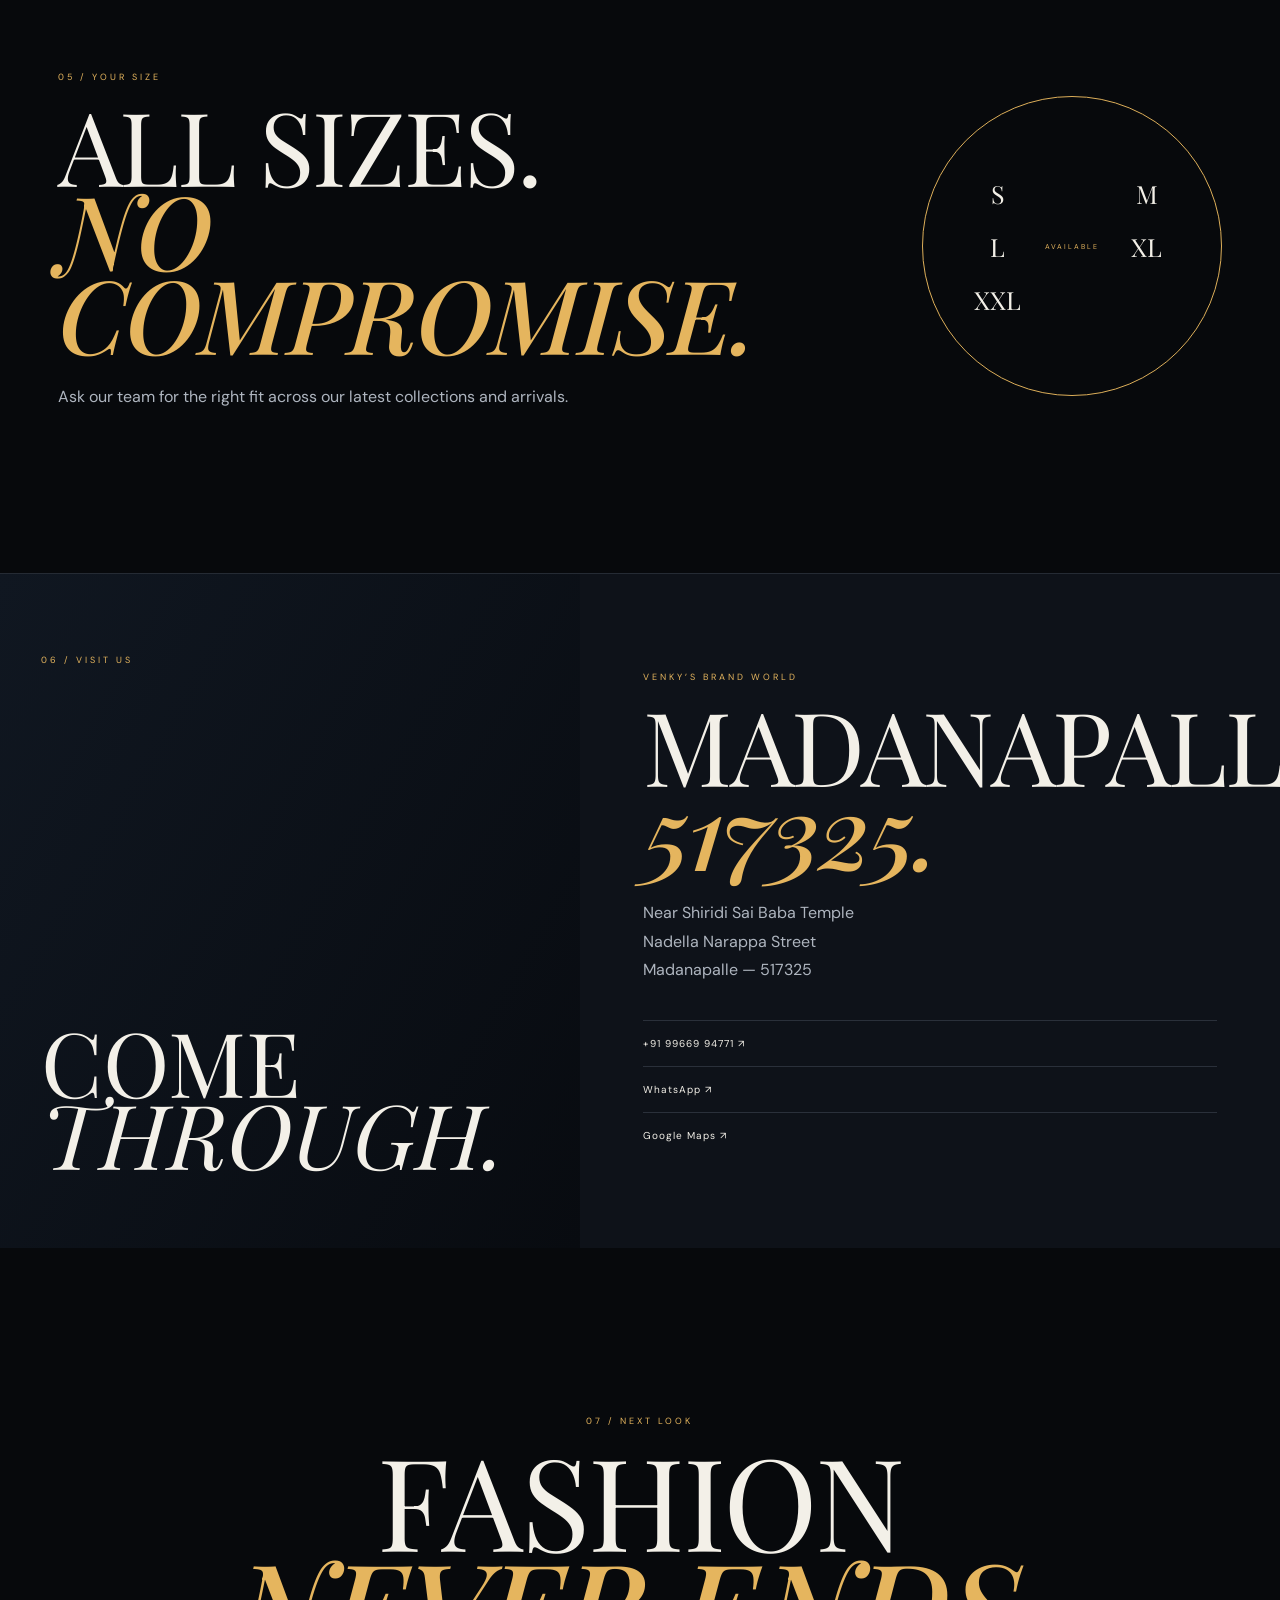
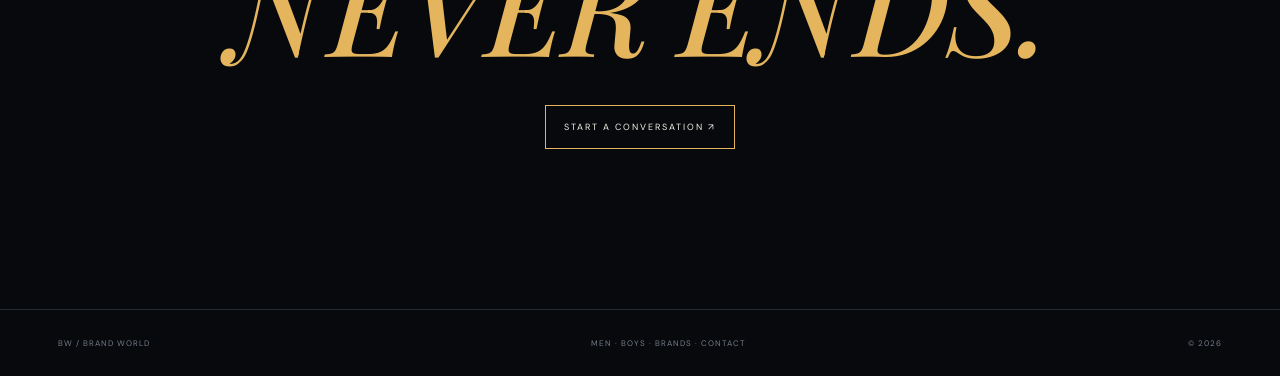
==== commit dc3d997e: "Add files via upload" ====
--- a/index.html
+++ b/index.html
@@ -1,6 +1,6 @@
 <!doctype html><html><head><meta charset="utf-8"><meta name="viewport" content="width=device-width,initial-scale=1"><title>Venky’s Brand World</title><link rel="preconnect" href="https://fonts.googleapis.com"><link rel="preconnect" href="https://fonts.gstatic.com" crossorigin><link href="https://fonts.googleapis.com/css2?family=DM+Sans:wght@400;500;600;700&family=Playfair+Display:ital,wght@0,500;0,600;0,700;1,500&display=swap" rel="stylesheet"><link rel="stylesheet" href="style.css"></head><body>
 <div class="loader">VENKY’S<br><b>BRAND WORLD</b></div>
-<header><a class="logo" href="#home"><strong>BW</strong><span>BRAND WORLD<small>FASHION NEVER ENDS</small></span></a><nav><a href="#home">Home</a><a href="#categories">Collections</a><a href="#brands">Brands</a><a href="#store">Store</a></nav><div class="actions"><a href="https://wa.me/919966994771">WhatsApp</a><a href="tel:+919966994771">Call Now</a><a href="https://www.google.com/maps/search/?api=1&query=Brand+World+Nadella+Narappa+Street+Madanapalle" target="_blank" rel="noopener">Google Maps</a></div></header>
+<header><a class="logo" href="#home"><strong>BW</strong><span><em>VENKY’S</em>BRAND WORLD<small>FASHION NEVER ENDS</small></span></a><nav><a href="#home">Home</a><a href="#categories">Collections</a><a href="#brands">Brands</a><a href="#store">Store</a></nav><div class="actions"><a href="https://wa.me/919966994771">WhatsApp</a><a href="tel:+919966994771">Call Now</a><a href="https://www.google.com/maps/search/?api=1&query=Brand+World+Nadella+Narappa+Street+Madanapalle" target="_blank" rel="noopener">Google Maps</a></div></header>
 <section id="home" class="hero"><picture><source media="(max-width:700px)" srcset="assets/owner-mobile.jpg"><img src="owner-hero-new.jpg" alt="Owner of Venky’s Brand World"></picture><div class="shade"></div><div class="copy">
   <div class="hero-brand-title">
     <span class="brand-venkys">VENKY’S</span>
@@ -26,6 +26,6 @@
 <section class="statement"><div class="wrap"><label>03 / THE FIT</label><h2>FROM<br><i>FIRST LOOK</i><br>TO PERFECT FIT.</h2><p>Sharp formals. Relaxed cargos. Clean shirts. Gym-ready essentials. Kidswear. Accessories. Whatever your day looks like, build the fit around it.</p></div></section>
 <section id="brands" class="brands wrap"><label>04 / THE LABELS</label><h2>BRANDS<br><i>YOU KNOW.</i></h2><div class="brandwall"><span>RARE RABBIT</span><span>US POLO</span><span>ALLEN SOLLY</span><span>LP</span><span>VAN HEUSEN</span><span>SUPERDRY</span><span>WAREHOUSE</span><span>JOCKEY</span><span>PARK AVENUE</span></div></section>
 <section class="sizes wrap"><div><label>05 / YOUR SIZE</label><h2>ALL SIZES.<br><i>NO COMPROMISE.</i></h2><p>Ask our team for the right fit across our latest collections and arrivals.</p></div><div class="wheel"><span>S</span><span>M</span><span>L</span><span>XL</span><span>XXL</span><small>AVAILABLE</small></div></section>
-<section id="store" class="store"><div class="store-art"><span>06 / VISIT US</span><strong>COME<br><i>THROUGH.</i></strong></div><div class="store-info"><label>VENKY’S BRAND WORLD</label><h2>MADANAPALLE<br><i>517325.</i></h2><p>Near Shiridi Sai Baba Temple<br>Nadella Narappa Street<br>Madanapalle — 517325</p><div class="links"><a href="tel:+919966994771">+91 99669 94771 ↗</a><a href="tel:+918328005355">+91 83280 05355 ↗</a><a href="https://wa.me/919966994771">WhatsApp ↗</a><a href="https://www.google.com/maps/search/?api=1&query=Brand+World+Nadella+Narappa+Street+Madanapalle">Google Maps ↗</a></div></div></section>
+<section id="store" class="store"><div class="store-art"><span>06 / VISIT US</span><strong>COME<br><i>THROUGH.</i></strong></div><div class="store-info"><label>VENKY’S BRAND WORLD</label><h2>MADANAPALLE<br><i>517325.</i></h2><p>Near Shiridi Sai Baba Temple<br>Nadella Narappa Street<br>Madanapalle — 517325</p><div class="links"><a href="tel:+919966994771">+91 99669 94771 ↗</a><a href="https://wa.me/919966994771">WhatsApp ↗</a><a href="https://www.google.com/maps/search/?api=1&query=Brand+World+Nadella+Narappa+Street+Madanapalle">Google Maps ↗</a></div></div></section>
 <section class="cta wrap"><label>07 / NEXT LOOK</label><h2>FASHION<br><i>NEVER ENDS.</i></h2><a class="btn" href="https://wa.me/919966994771">START A CONVERSATION ↗</a></section>
 <footer><div class="wrap"><span>BW / BRAND WORLD</span><span>MEN · BOYS · BRANDS · CONTACT</span><span>© 2026</span></div></footer><script src="script.js"></script></body></html>
--- a/style.css
+++ b/style.css
@@ -397,3 +397,9 @@
   .hero .copy .btn{margin-top:16px!important;padding:13px 16px!important;font-size:8px!important}
   .hero .scroll{display:none!important}
 }
+
+/* FINAL HEADER: VENKY’S gold highlight */
+.logo span{display:flex;flex-direction:column;align-items:flex-start;line-height:1;}
+.logo span em{display:block;font-style:normal;color:#d4af37;font-size:.62rem;letter-spacing:.22em;font-weight:700;margin-bottom:3px;}
+.logo span small{display:block;margin-top:5px;}
+@media(max-width:700px){.logo span em{font-size:.54rem;letter-spacing:.18em;margin-bottom:2px;}}
